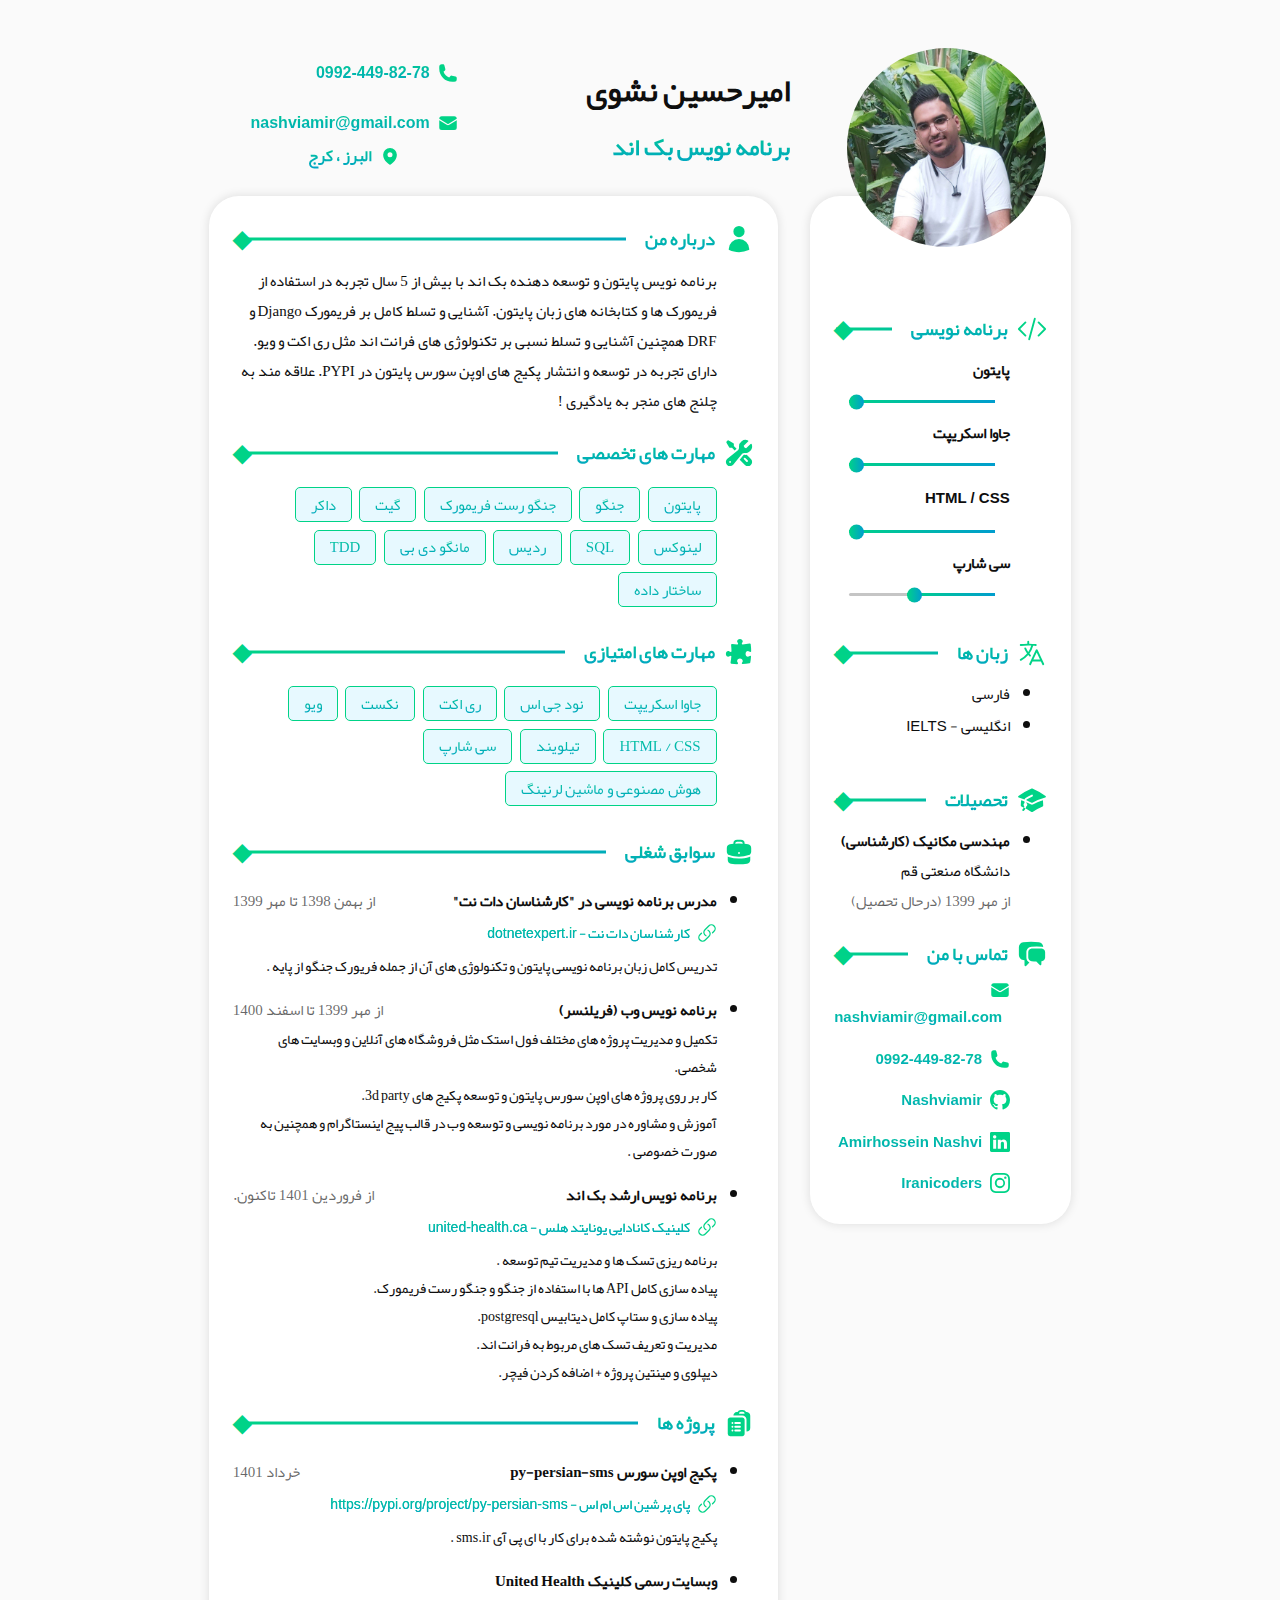
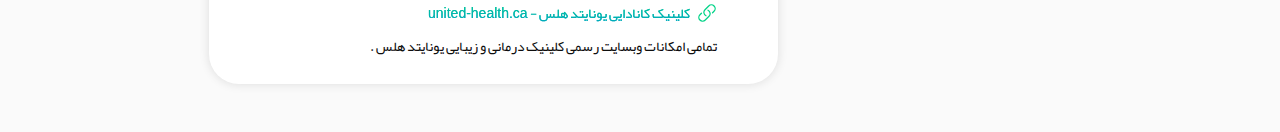
==== index.html @ c96bc96f "changes" ====
<!DOCTYPE html>
<html lang="en">
<head>
    <meta charset="UTF-8">
    <meta http-equiv="X-UA-Compatible" content="IE=edge">
    <meta name="viewport" content="width=device-width, initial-scale=1.0">
    <link rel="stylesheet" href="./theme.css">
    <link rel="stylesheet" href="./styles.css">
    <title>امیرحسین نشوی | برنامه نویس وب</title>
</head>
<body>
    <header>
        <div class="row flex-col flex-md-row">
            <div class="col-right d-flex content-center p-relative">
                <div class="aspect-1x1 w-80 pic-container">
                    <img class="profile-pic" src="./assets/profile.jpg"/>
                </div>
                
            </div>
            <div class="col-left">
                <div class="d-flex items-center">
                    <div class="col-100 col-md-50 py-1 text-center text-md-right">
                        <h1>امیرحسین نشوی</h1>
                        <h2 class="text-gradient">برنامه نویس بک اند</h2>
                    </div>
                    <div class="col-100 col-md-50 d-flex content-center py-1">
                        <div class="col-50">
                            <div class="d-flex items-center color-primary">
                                <svg xmlns="http://www.w3.org/2000/svg" viewBox="0 0 24 24" fill="currentColor" width="20px">
                                    <path fill-rule="evenodd" d="M1.5 4.5a3 3 0 013-3h1.372c.86 0 1.61.586 1.819 1.42l1.105 4.423a1.875 1.875 0 01-.694 1.955l-1.293.97c-.135.101-.164.249-.126.352a11.285 11.285 0 006.697 6.697c.103.038.25.009.352-.126l.97-1.293a1.875 1.875 0 011.955-.694l4.423 1.105c.834.209 1.42.959 1.42 1.82V19.5a3 3 0 01-3 3h-2.25C8.552 22.5 1.5 15.448 1.5 6.75V4.5z" clip-rule="evenodd" />
                                </svg> 
                                <a href="tel:09924498278" style="direction: ltr;" class="ms-1 font-en text-bold text-gradient">                          
                                    0992-449-82-78
                                </a>
                                 
                            </div>
                            <div class="d-flex items-center color-primary mt-2">
                                <svg xmlns="http://www.w3.org/2000/svg" viewBox="0 0 24 24" fill="currentColor" width="20px">
                                    <path d="M1.5 8.67v8.58a3 3 0 003 3h15a3 3 0 003-3V8.67l-8.928 5.493a3 3 0 01-3.144 0L1.5 8.67z" />
                                    <path d="M22.5 6.908V6.75a3 3 0 00-3-3h-15a3 3 0 00-3 3v.158l9.714 5.978a1.5 1.5 0 001.572 0L22.5 6.908z" />
                                  </svg>
                                  
                                  <a href="mailto:nashviamir@gmail.com" style="direction: ltr;" class="ms-1 font-en text-bold text-gradient">                             
                                    nashviamir@gmail.com
                                </a>
                            </div>
                        </div>
                        <div class="col-50">
                            <div class="d-flex items-center color-primary">
                                <svg xmlns="http://www.w3.org/2000/svg" viewBox="0 0 24 24" fill="currentColor" width="20px">
                                    <path fill-rule="evenodd" d="M11.54 22.351l.07.04.028.016a.76.76 0 00.723 0l.028-.015.071-.041a16.975 16.975 0 001.144-.742 19.58 19.58 0 002.683-2.282c1.944-1.99 3.963-4.98 3.963-8.827a8.25 8.25 0 00-16.5 0c0 3.846 2.02 6.837 3.963 8.827a19.58 19.58 0 002.682 2.282 16.975 16.975 0 001.145.742zM12 13.5a3 3 0 100-6 3 3 0 000 6z" clip-rule="evenodd" />
                                </svg>
                                <span style="direction: ltr;" class="ms-1 text-bold text-gradient">
                                    البرز ، کرج
                                </span>
                            </div>
                        </div>
                    </div>
                </div>
            </div>
            
        </div>
    </header>
    <main class="mt-2">
        <div class="row flex-col flex-md-row mt-lg-6">
            <div class="col-right order-2 order-md-1">
                <div class="card">
                    <div class="aspect-2x1 d-md">
                    </div>
                    <div class="right-content">
                        <h3 class="title mt-2">
                            <div class="bg-trans-text color-primary d-flex items-center">
                                <svg xmlns="http://www.w3.org/2000/svg" viewBox="0 0 24 24" fill="currentColor" width="30px">
                                    <path fill-rule="evenodd" d="M14.447 3.027a.75.75 0 01.527.92l-4.5 16.5a.75.75 0 01-1.448-.394l4.5-16.5a.75.75 0 01.921-.526zM16.72 6.22a.75.75 0 011.06 0l5.25 5.25a.75.75 0 010 1.06l-5.25 5.25a.75.75 0 11-1.06-1.06L21.44 12l-4.72-4.72a.75.75 0 010-1.06zm-9.44 0a.75.75 0 010 1.06L2.56 12l4.72 4.72a.75.75 0 11-1.06 1.06L.97 12.53a.75.75 0 010-1.06l5.25-5.25a.75.75 0 011.06 0z" clip-rule="evenodd" />
                                  </svg>
                                  
                                  
                                <span class="ms-1 text-gradient">
                                    برنامه نویسی
                                </span>
                            </div>
                        </h3>
                        <div class="section-body mt-1">
                            <h4>پایتون</h4>
                            <div class="range mt-2">
                                 <div class="indicator" style="width:100%"></div>
                            </div>
                            <h4 class="mt-2">جاوا اسکریپت</h4>
                            <div class="range mt-2">
                                 <div class="indicator" style="width:100%"></div>
                            </div>
                            <h4 class="mt-2 font-en">HTML / CSS</h4>
                            <div class="range mt-2">
                                 <div class="indicator" style="width:100%"></div>
                            </div>
                            <h4 class="mt-2">سی شارپ</h4>
                            <div class="range mt-2">
                                 <div class="indicator" style="width:60%"></div>
                            </div>
                        </div>
                        <h3 class="title mt-4">
                            <div class="bg-trans-text color-primary d-flex items-center">
                                <svg xmlns="http://www.w3.org/2000/svg" viewBox="0 0 24 24" fill="currentColor" width="30px">
                                    <path fillRule="evenodd" d="M9 2.25a.75.75 0 01.75.75v1.506a49.38 49.38 0 015.343.371.75.75 0 11-.186 1.489c-.66-.083-1.323-.151-1.99-.206a18.67 18.67 0 01-2.969 6.323c.317.384.65.753.998 1.107a.75.75 0 11-1.07 1.052A18.902 18.902 0 019 13.687a18.823 18.823 0 01-5.656 4.482.75.75 0 11-.688-1.333 17.323 17.323 0 005.396-4.353A18.72 18.72 0 015.89 8.598a.75.75 0 011.388-.568A17.21 17.21 0 009 11.224a17.17 17.17 0 002.391-5.165 48.038 48.038 0 00-8.298.307.75.75 0 01-.186-1.489 49.159 49.159 0 015.343-.371V3A.75.75 0 019 2.25zM15.75 9a.75.75 0 01.68.433l5.25 11.25a.75.75 0 01-1.36.634l-1.198-2.567h-6.744l-1.198 2.567a.75.75 0 01-1.36-.634l5.25-11.25A.75.75 0 0115.75 9zm-2.672 8.25h5.344l-2.672-5.726-2.672 5.726z" clipRule="evenodd" />
                                  </svg>
                                  
                                  
                                  
                                <span class="ms-1 text-gradient">
                                    زبان ها
                                </span>
                            </div>
                        </h3>
                        <div class="section-body mt-1">
                            <ul>
                                <li>فارسی</li>
                                <li>انگلیسی - <span class="font-en">IELTS</span></li>
                            </ul>
                        </div>
                        <h3 class="title mt-4">
                            <div class="bg-trans-text color-primary d-flex items-center">
                                <svg xmlns="http://www.w3.org/2000/svg" viewBox="0 0 24 24" fill="currentColor" width="30px">
                                    <path d="M11.7 2.805a.75.75 0 01.6 0A60.65 60.65 0 0122.83 8.72a.75.75 0 01-.231 1.337 49.949 49.949 0 00-9.902 3.912l-.003.002-.34.18a.75.75 0 01-.707 0A50.009 50.009 0 007.5 12.174v-.224c0-.131.067-.248.172-.311a54.614 54.614 0 014.653-2.52.75.75 0 00-.65-1.352 56.129 56.129 0 00-4.78 2.589 1.858 1.858 0 00-.859 1.228 49.803 49.803 0 00-4.634-1.527.75.75 0 01-.231-1.337A60.653 60.653 0 0111.7 2.805z" />
                                    <path d="M13.06 15.473a48.45 48.45 0 017.666-3.282c.134 1.414.22 2.843.255 4.285a.75.75 0 01-.46.71 47.878 47.878 0 00-8.105 4.342.75.75 0 01-.832 0 47.877 47.877 0 00-8.104-4.342.75.75 0 01-.461-.71c.035-1.442.121-2.87.255-4.286A48.4 48.4 0 016 13.18v1.27a1.5 1.5 0 00-.14 2.508c-.09.38-.222.753-.397 1.11.452.213.901.434 1.346.661a6.729 6.729 0 00.551-1.608 1.5 1.5 0 00.14-2.67v-.645a48.549 48.549 0 013.44 1.668 2.25 2.25 0 002.12 0z" />
                                    <path d="M4.462 19.462c.42-.419.753-.89 1-1.394.453.213.902.434 1.347.661a6.743 6.743 0 01-1.286 1.794.75.75 0 11-1.06-1.06z" />
                                  </svg>
                                  
                                  
                                  
                                  
                                <span class="ms-1 text-gradient">
                                    تحصیلات
                                </span>
                            </div>
                        </h3>
                        <div class="section-body mt-1">
                            <ul>
                                <li>
                                    <h4>مهندسی مکانیک (کارشناسی)</h4>
                                    <p>دانشگاه صنعتی قم</p>
                                    <p class="text-muted">از مهر 1399 (درحال تحصیل)</p>
                                </li>
                            </ul>
                        </div>

                        <h3 class="title mt-2">
                            <div class="bg-trans-text color-primary d-flex items-center">
                                <svg xmlns="http://www.w3.org/2000/svg" viewBox="0 0 24 24" fill="currentColor" width="30px">
                                    <path d="M4.913 2.658c2.075-.27 4.19-.408 6.337-.408 2.147 0 4.262.139 6.337.408 1.922.25 3.291 1.861 3.405 3.727a4.403 4.403 0 00-1.032-.211 50.89 50.89 0 00-8.42 0c-2.358.196-4.04 2.19-4.04 4.434v4.286a4.47 4.47 0 002.433 3.984L7.28 21.53A.75.75 0 016 21v-4.03a48.527 48.527 0 01-1.087-.128C2.905 16.58 1.5 14.833 1.5 12.862V6.638c0-1.97 1.405-3.718 3.413-3.979z" />
                                    <path d="M15.75 7.5c-1.376 0-2.739.057-4.086.169C10.124 7.797 9 9.103 9 10.609v4.285c0 1.507 1.128 2.814 2.67 2.94 1.243.102 2.5.157 3.768.165l2.782 2.781a.75.75 0 001.28-.53v-2.39l.33-.026c1.542-.125 2.67-1.433 2.67-2.94v-4.286c0-1.505-1.125-2.811-2.664-2.94A49.392 49.392 0 0015.75 7.5z" />
                                  </svg>
                                  
                                <span class="ms-1 text-gradient">
                                    تماس با من
                                </span>
                            </div>
                        </h3>
                        <div class="section-body">
                            <div class="d-flex items-center color-primary mt-1">
                                <svg xmlns="http://www.w3.org/2000/svg" viewBox="0 0 24 24" fill="currentColor" width="20px">
                                    <path d="M1.5 8.67v8.58a3 3 0 003 3h15a3 3 0 003-3V8.67l-8.928 5.493a3 3 0 01-3.144 0L1.5 8.67z" />
                                    <path d="M22.5 6.908V6.75a3 3 0 00-3-3h-15a3 3 0 00-3 3v.158l9.714 5.978a1.5 1.5 0 001.572 0L22.5 6.908z" />
                                  </svg>
                                  
                                <a href="mailto:nashviamir@gmail.com" style="direction: ltr;" class="ms-1 font-en text-bold text-gradient">                             
                                    nashviamir@gmail.com
                                </a>
                            </div>
                            <div class="d-flex items-center color-primary mt-1 ">
                                <svg xmlns="http://www.w3.org/2000/svg" viewBox="0 0 24 24" fill="currentColor" width="20px">
                                    <path fill-rule="evenodd" d="M1.5 4.5a3 3 0 013-3h1.372c.86 0 1.61.586 1.819 1.42l1.105 4.423a1.875 1.875 0 01-.694 1.955l-1.293.97c-.135.101-.164.249-.126.352a11.285 11.285 0 006.697 6.697c.103.038.25.009.352-.126l.97-1.293a1.875 1.875 0 011.955-.694l4.423 1.105c.834.209 1.42.959 1.42 1.82V19.5a3 3 0 01-3 3h-2.25C8.552 22.5 1.5 15.448 1.5 6.75V4.5z" clip-rule="evenodd" />
                                </svg> 
                                <a href="tel:09924498278" style="direction: ltr;" class="ms-1 font-en text-bold text-gradient">                          
                                    0992-449-82-78
                                </a>
                            </div>
                            <div class="d-flex items-center color-primary mt-1 ">
                                <svg aria-hidden="true" class="octicon octicon-mark-github" height="20px" version="1.1" viewBox="0 0 16 16" width="20px"><path fill="currentColor" d="M8 0C3.58 0 0 3.58 0 8c0 3.54 2.29 6.53 5.47 7.59.4.07.55-.17.55-.38 0-.19-.01-.82-.01-1.49-2.01.37-2.53-.49-2.69-.94-.09-.23-.48-.94-.82-1.13-.28-.15-.68-.52-.01-.53.63-.01 1.08.58 1.23.82.72 1.21 1.87.87 2.33.66.07-.52.28-.87.51-1.07-1.78-.2-3.64-.89-3.64-3.95 0-.87.31-1.59.82-2.15-.08-.2-.36-1.02.08-2.12 0 0 .67-.21 2.2.82.64-.18 1.32-.27 2-.27.68 0 1.36.09 2 .27 1.53-1.04 2.2-.82 2.2-.82.44 1.1.16 1.92.08 2.12.51.56.82 1.27.82 2.15 0 3.07-1.87 3.75-3.65 3.95.29.25.54.73.54 1.48 0 1.07-.01 1.93-.01 2.2 0 .21.15.46.55.38A8.013 8.013 0 0 0 16 8c0-4.42-3.58-8-8-8z"></path>
                                </svg>
                                <a href="https://github.com/nashviamir" target="_blank" style="direction: ltr;" class="ms-1 font-en text-bold text-gradient">                          
                                    Nashviamir
                                </a>
                            </div>
                            <div class="d-flex items-center color-primary mt-1 ">
                                <svg xmlns="http://www.w3.org/2000/svg" width="20px" height="20px" fill="currentColor" class="bi bi-linkedin" viewBox="0 0 16 16"> <path d="M0 1.146C0 .513.526 0 1.175 0h13.65C15.474 0 16 .513 16 1.146v13.708c0 .633-.526 1.146-1.175 1.146H1.175C.526 16 0 15.487 0 14.854V1.146zm4.943 12.248V6.169H2.542v7.225h2.401zm-1.2-8.212c.837 0 1.358-.554 1.358-1.248-.015-.709-.52-1.248-1.342-1.248-.822 0-1.359.54-1.359 1.248 0 .694.521 1.248 1.327 1.248h.016zm4.908 8.212V9.359c0-.216.016-.432.08-.586.173-.431.568-.878 1.232-.878.869 0 1.216.662 1.216 1.634v3.865h2.401V9.25c0-2.22-1.184-3.252-2.764-3.252-1.274 0-1.845.7-2.165 1.193v.025h-.016a5.54 5.54 0 0 1 .016-.025V6.169h-2.4c.03.678 0 7.225 0 7.225h2.4z"/> </svg>
                                <a href="https://www.linkedin.com/in/amirhossein-nashvi-7405b522a/" target="_blank" style="direction: ltr;" class="ms-1 font-en text-bold text-gradient">                          
                                    Amirhossein Nashvi
                                </a>
                            </div>
                            <div class="d-flex items-center color-primary mt-1 ">
                                <svg xmlns="http://www.w3.org/2000/svg" width="20px" height="20px" fill="currentColor" class="bi bi-instagram" viewBox="0 0 16 16"> <path d="M8 0C5.829 0 5.556.01 4.703.048 3.85.088 3.269.222 2.76.42a3.917 3.917 0 0 0-1.417.923A3.927 3.927 0 0 0 .42 2.76C.222 3.268.087 3.85.048 4.7.01 5.555 0 5.827 0 8.001c0 2.172.01 2.444.048 3.297.04.852.174 1.433.372 1.942.205.526.478.972.923 1.417.444.445.89.719 1.416.923.51.198 1.09.333 1.942.372C5.555 15.99 5.827 16 8 16s2.444-.01 3.298-.048c.851-.04 1.434-.174 1.943-.372a3.916 3.916 0 0 0 1.416-.923c.445-.445.718-.891.923-1.417.197-.509.332-1.09.372-1.942C15.99 10.445 16 10.173 16 8s-.01-2.445-.048-3.299c-.04-.851-.175-1.433-.372-1.941a3.926 3.926 0 0 0-.923-1.417A3.911 3.911 0 0 0 13.24.42c-.51-.198-1.092-.333-1.943-.372C10.443.01 10.172 0 7.998 0h.003zm-.717 1.442h.718c2.136 0 2.389.007 3.232.046.78.035 1.204.166 1.486.275.373.145.64.319.92.599.28.28.453.546.598.92.11.281.24.705.275 1.485.039.843.047 1.096.047 3.231s-.008 2.389-.047 3.232c-.035.78-.166 1.203-.275 1.485a2.47 2.47 0 0 1-.599.919c-.28.28-.546.453-.92.598-.28.11-.704.24-1.485.276-.843.038-1.096.047-3.232.047s-2.39-.009-3.233-.047c-.78-.036-1.203-.166-1.485-.276a2.478 2.478 0 0 1-.92-.598 2.48 2.48 0 0 1-.6-.92c-.109-.281-.24-.705-.275-1.485-.038-.843-.046-1.096-.046-3.233 0-2.136.008-2.388.046-3.231.036-.78.166-1.204.276-1.486.145-.373.319-.64.599-.92.28-.28.546-.453.92-.598.282-.11.705-.24 1.485-.276.738-.034 1.024-.044 2.515-.045v.002zm4.988 1.328a.96.96 0 1 0 0 1.92.96.96 0 0 0 0-1.92zm-4.27 1.122a4.109 4.109 0 1 0 0 8.217 4.109 4.109 0 0 0 0-8.217zm0 1.441a2.667 2.667 0 1 1 0 5.334 2.667 2.667 0 0 1 0-5.334z"/> </svg>
                                <a href="https://www.instagram.com/iranicoders/" target="_blank" style="direction: ltr;" class="ms-1 font-en text-bold text-gradient">                          
                                    Iranicoders
                                </a>
                            </div>
                        </div>
                        
                    </div>
                    
                </div>
            </div>
            <div class="col-left order-1 order-md-2">
                <div class="card">
                    <div class="right-content">
                        <h3 class="title">
                            <div class="bg-trans-text color-primary d-flex items-center">
                                <svg xmlns="http://www.w3.org/2000/svg" viewBox="0 0 24 24" fill="currentColor" width="30px">
                                    <path fill-rule="evenodd" d="M7.5 6a4.5 4.5 0 119 0 4.5 4.5 0 01-9 0zM3.751 20.105a8.25 8.25 0 0116.498 0 .75.75 0 01-.437.695A18.683 18.683 0 0112 22.5c-2.786 0-5.433-.608-7.812-1.7a.75.75 0 01-.437-.695z" clip-rule="evenodd" />
                                </svg>
                                <span class="ms-1 text-gradient">
                                    درباره من
                                </span>
                            </div>
                        </h3>
                        <div class="section-body">
                            <p class="mt-1">
                                برنامه نویس پایتون و توسعه دهنده بک اند با بیش از 5 سال تجربه در استفاده از فریمورک ها و کتابخانه های زبان پایتون. آشنایی و تسلط کامل بر فریمورک Django و DRF همچنین آشنایی و تسلط نسبی بر تکنولوژی های فرانت اند مثل ری اکت و ویو.
                                <br>
                                دارای تجربه در توسعه و انتشار پکیج های اوپن سورس پایتون در PYPI.
                                
                                علاقه مند به چلنج های منجر به یادگیری !
                            </p>
                        </div>

                        <h3 class="title mt-2">
                            <div class="bg-trans-text color-primary d-flex items-center">
                                <svg xmlns="http://www.w3.org/2000/svg" viewBox="0 0 24 24" fill="currentColor" width="30px">
                                    <path fill-rule="evenodd" d="M12 6.75a5.25 5.25 0 016.775-5.025.75.75 0 01.313 1.248l-3.32 3.319c.063.475.276.934.641 1.299.365.365.824.578 1.3.64l3.318-3.319a.75.75 0 011.248.313 5.25 5.25 0 01-5.472 6.756c-1.018-.086-1.87.1-2.309.634L7.344 21.3A3.298 3.298 0 112.7 16.657l8.684-7.151c.533-.44.72-1.291.634-2.309A5.342 5.342 0 0112 6.75zM4.117 19.125a.75.75 0 01.75-.75h.008a.75.75 0 01.75.75v.008a.75.75 0 01-.75.75h-.008a.75.75 0 01-.75-.75v-.008z" clip-rule="evenodd" />
                                    <path d="M10.076 8.64l-2.201-2.2V4.874a.75.75 0 00-.364-.643l-3.75-2.25a.75.75 0 00-.916.113l-.75.75a.75.75 0 00-.113.916l2.25 3.75a.75.75 0 00.643.364h1.564l2.062 2.062 1.575-1.297z" />
                                    <path fill-rule="evenodd" d="M12.556 17.329l4.183 4.182a3.375 3.375 0 004.773-4.773l-3.306-3.305a6.803 6.803 0 01-1.53.043c-.394-.034-.682-.006-.867.042a.589.589 0 00-.167.063l-3.086 3.748zm3.414-1.36a.75.75 0 011.06 0l1.875 1.876a.75.75 0 11-1.06 1.06L15.97 17.03a.75.75 0 010-1.06z" clip-rule="evenodd" />
                                  </svg>
                                  
                                <span class="ms-1 text-gradient">
                                    مهارت های تخصصی
                                </span>
                            </div>
                        </h3>
                        <div class="section-body">
                            <div class="d-flex mt-2">
                                <span class="badge">
                                    <span class="text-gradient">
                                        پایتون
                                    </span>
                                </span>
                                <span class="badge">
                                    <span class="text-gradient">
                                        جنگو
                                    </span>
                                </span>
                                <span class="badge">
                                    <span class="text-gradient">
                                        جنگو رست فریمورک
                                    </span>
                                </span>
                                <span class="badge">
                                    <span class="text-gradient">
                                        گیت
                                    </span>
                                </span>
                                <span class="badge">
                                    <span class="text-gradient">
                                        داکر
                                    </span>
                                </span>
                                <span class="badge">
                                    <span class="text-gradient">
                                        لینوکس
                                    </span>
                                </span>
                                <span class="badge">
                                    <span class="text-gradient">
                                        SQL
                                    </span>
                                </span>
                                <span class="badge">
                                    <span class="text-gradient">
                                        ردیس
                                    </span>
                                </span>
                                <span class="badge">
                                    <span class="text-gradient">
                                        مانگو دی بی
                                    </span>
                                </span>
                                <span class="badge">
                                    <span class="text-gradient">
                                        TDD
                                    </span>
                                </span>
                                <span class="badge">
                                    <span class="text-gradient">
                                        ساختار داده
                                    </span>
                                </span>
                                
                            </div>
                        </div>
                        
                        <h3 class="title mt-2">
                            <div class="bg-trans-text color-primary d-flex items-center">
                                <svg xmlns="http://www.w3.org/2000/svg" viewBox="0 0 24 24" fill="currentColor" width="30px">
                                    <path d="M11.25 5.337c0-.355-.186-.676-.401-.959a1.647 1.647 0 01-.349-1.003c0-1.036 1.007-1.875 2.25-1.875S15 2.34 15 3.375c0 .369-.128.713-.349 1.003-.215.283-.401.604-.401.959 0 .332.278.598.61.578 1.91-.114 3.79-.342 5.632-.676a.75.75 0 01.878.645 49.17 49.17 0 01.376 5.452.657.657 0 01-.66.664c-.354 0-.675-.186-.958-.401a1.647 1.647 0 00-1.003-.349c-1.035 0-1.875 1.007-1.875 2.25s.84 2.25 1.875 2.25c.369 0 .713-.128 1.003-.349.283-.215.604-.401.959-.401.31 0 .557.262.534.571a48.774 48.774 0 01-.595 4.845.75.75 0 01-.61.61c-1.82.317-3.673.533-5.555.642a.58.58 0 01-.611-.581c0-.355.186-.676.401-.959.221-.29.349-.634.349-1.003 0-1.035-1.007-1.875-2.25-1.875s-2.25.84-2.25 1.875c0 .369.128.713.349 1.003.215.283.401.604.401.959a.641.641 0 01-.658.643 49.118 49.118 0 01-4.708-.36.75.75 0 01-.645-.878c.293-1.614.504-3.257.629-4.924A.53.53 0 005.337 15c-.355 0-.676.186-.959.401-.29.221-.634.349-1.003.349-1.036 0-1.875-1.007-1.875-2.25s.84-2.25 1.875-2.25c.369 0 .713.128 1.003.349.283.215.604.401.959.401a.656.656 0 00.659-.663 47.703 47.703 0 00-.31-4.82.75.75 0 01.83-.832c1.343.155 2.703.254 4.077.294a.64.64 0 00.657-.642z" />
                                  </svg>
                                  

                                  
                                <span class="ms-1 text-gradient">
                                    مهارت های امتیازی
                                </span>
                            </div>
                        </h3>
                        <div class="section-body">
                            <div class="d-flex mt-2">
                                <span class="badge">
                                    <span class="text-gradient">
                                        جاوا اسکریپت
                                    </span>
                                </span>
                                <span class="badge">
                                    <span class="text-gradient">
                                        نود جی اس
                                    </span>
                                </span>
                                <span class="badge">
                                    <span class="text-gradient">
                                        ری اکت
                                    </span>
                                </span>
                                <span class="badge">
                                    <span class="text-gradient">
                                        نکست
                                    </span>
                                </span>
                                <span class="badge">
                                    <span class="text-gradient">
                                        ویو
                                    </span>
                                </span>
                                <span class="badge">
                                    <span class="text-gradient">
                                        HTML / CSS
                                    </span>
                                </span>
                                <span class="badge">
                                    <span class="text-gradient">
                                        تیلویند
                                    </span>
                                </span>
                                <span class="badge">
                                    <span class="text-gradient">
                                        سی شارپ
                                    </span>
                                </span>
                                
                                <span class="badge">
                                    <span class="text-gradient">
                                        هوش مصنوعی و ماشین لرنینگ
                                    </span>
                                </span>
                            </div>
                        </div>

                        <h3 class="title mt-2">
                            <div class="bg-trans-text color-primary d-flex items-center">
                                <svg xmlns="http://www.w3.org/2000/svg" viewBox="0 0 24 24" fill="currentColor" width="30px">
                                    <path fill-rule="evenodd" d="M7.5 5.25a3 3 0 013-3h3a3 3 0 013 3v.205c.933.085 1.857.197 2.774.334 1.454.218 2.476 1.483 2.476 2.917v3.033c0 1.211-.734 2.352-1.936 2.752A24.726 24.726 0 0112 15.75c-2.73 0-5.357-.442-7.814-1.259-1.202-.4-1.936-1.541-1.936-2.752V8.706c0-1.434 1.022-2.7 2.476-2.917A48.814 48.814 0 017.5 5.455V5.25zm7.5 0v.09a49.488 49.488 0 00-6 0v-.09a1.5 1.5 0 011.5-1.5h3a1.5 1.5 0 011.5 1.5zm-3 8.25a.75.75 0 100-1.5.75.75 0 000 1.5z" clip-rule="evenodd" />
                                    <path d="M3 18.4v-2.796a4.3 4.3 0 00.713.31A26.226 26.226 0 0012 17.25c2.892 0 5.68-.468 8.287-1.335.252-.084.49-.189.713-.311V18.4c0 1.452-1.047 2.728-2.523 2.923-2.12.282-4.282.427-6.477.427a49.19 49.19 0 01-6.477-.427C4.047 21.128 3 19.852 3 18.4z" />
                                  </svg>
                                  
                                <span class="ms-1 text-gradient">
                                    سوابق شغلی
                                </span>
                            </div>
                        </h3>
                        <div class="section-body">
                            <ul>
                                <li class="mt-2">
                                    <div class="d-flex content-space-between">
                                        <h4>مدرس برنامه نویسی در "کارشناسان دات نت"</h4>
                                        <p class="text-muted">از بهمن 1398 تا مهر 1399</p>
                                    </div>
                                    
                                    <div class="font-small">
                                        <div class="d-inline">
                                            <a href="https://dotnetexpert.ir" target="_blank" class="color-primary d-flex items-center">
                                                <svg xmlns="http://www.w3.org/2000/svg" viewBox="0 0 24 24" fill="currentColor" width="20px">
                                                    <path fill-rule="evenodd" d="M19.902 4.098a3.75 3.75 0 00-5.304 0l-4.5 4.5a3.75 3.75 0 001.035 6.037.75.75 0 01-.646 1.353 5.25 5.25 0 01-1.449-8.45l4.5-4.5a5.25 5.25 0 117.424 7.424l-1.757 1.757a.75.75 0 11-1.06-1.06l1.757-1.757a3.75 3.75 0 000-5.304zm-7.389 4.267a.75.75 0 011-.353 5.25 5.25 0 011.449 8.45l-4.5 4.5a5.25 5.25 0 11-7.424-7.424l1.757-1.757a.75.75 0 111.06 1.06l-1.757 1.757a3.75 3.75 0 105.304 5.304l4.5-4.5a3.75 3.75 0 00-1.035-6.037.75.75 0 01-.354-1z" clip-rule="evenodd" />
                                                </svg>
                                                <span class="text-gradient ms-1">
                                                    کارشناسان دات نت - <span class="font-en">dotnetexpert.ir</span>
                                                </span>
                                            </a>
                                        </div>
                                        <p>
                                            تدریس کامل زبان برنامه نویسی پایتون و تکنولوژی های آن از جمله فریورک جنگو از پایه .
                                        </p>
                                        
                                    </div>
                                </li>
                                <li class="mt-2">
                                    <div class="d-flex content-space-between">
                                        <h4>برنامه نویس وب (فریلنسر)</h4>
                                        <p class="text-muted">از مهر 1399 تا اسفند 1400</p>
                                    </div>
                                    
                                    <div class="font-small">
                                        <p>
                                            تکمیل و مدیریت پروژه های مختلف فول استک مثل فروشگاه های آنلاین و وبسایت های شخصی.
                                            <br>
                                            کار بر روی پروژه های اوپن سورس پایتون و توسعه پکیج های 3d party.
                                            <br>
                                            آموزش و مشاوره در مورد برنامه نویسی و توسعه وب در قالب پیج اینستاگرام و همچنین به صورت خصوصی .
                                        </p>
                                        
                                    </div>
                                </li>
                                <li class="mt-2">
                                    <div class="d-flex content-space-between">
                                        <h4>برنامه نویس ارشد بک اند</h4>
                                        <p class="text-muted">از فروردین 1401 تاکنون.</p>
                                    </div>
                                    
                                    <div class="font-small">
                                        <div class="d-inline">
                                            <a href="https://united-health.ca" target="_blank" class="color-primary d-flex items-center">
                                                <svg xmlns="http://www.w3.org/2000/svg" viewBox="0 0 24 24" fill="currentColor" width="20px">
                                                    <path fill-rule="evenodd" d="M19.902 4.098a3.75 3.75 0 00-5.304 0l-4.5 4.5a3.75 3.75 0 001.035 6.037.75.75 0 01-.646 1.353 5.25 5.25 0 01-1.449-8.45l4.5-4.5a5.25 5.25 0 117.424 7.424l-1.757 1.757a.75.75 0 11-1.06-1.06l1.757-1.757a3.75 3.75 0 000-5.304zm-7.389 4.267a.75.75 0 011-.353 5.25 5.25 0 011.449 8.45l-4.5 4.5a5.25 5.25 0 11-7.424-7.424l1.757-1.757a.75.75 0 111.06 1.06l-1.757 1.757a3.75 3.75 0 105.304 5.304l4.5-4.5a3.75 3.75 0 00-1.035-6.037.75.75 0 01-.354-1z" clip-rule="evenodd" />
                                                </svg>
                                                <span class="text-gradient ms-1">
                                                    کلینیک کانادایی یونایتد هلس - <span class="font-en">united-health.ca</span>
                                                </span>
                                            </a>
                                        </div>
                                        <p>
                                            برنامه ریزی تسک ها و مدیریت تیم توسعه .
                                            <br>
                                            پیاده سازی کامل API ها با استفاده از جنگو و جنگو رست فریمورک.
                                            <br>
                                            پیاده سازی و ستاپ کامل دیتابیس postgresql.
                                            <br>
                                            مدیریت و تعریف تسک های مربوط به فرانت اند.
                                            <br>
                                            دیپلوی و مینتین پروژه + اضافه کردن فیچر.
                                        </p>
                                        
                                    </div>
                                </li>
                         
                            </ul>
                        </div>
                        <h3 class="title mt-2">
                            <div class="bg-trans-text color-primary d-flex items-center">
                                <svg xmlns="http://www.w3.org/2000/svg" viewBox="0 0 24 24" fill="currentColor" width="30px">
                                    <path fill-rule="evenodd" d="M7.502 6h7.128A3.375 3.375 0 0118 9.375v9.375a3 3 0 003-3V6.108c0-1.505-1.125-2.811-2.664-2.94a48.972 48.972 0 00-.673-.05A3 3 0 0015 1.5h-1.5a3 3 0 00-2.663 1.618c-.225.015-.45.032-.673.05C8.662 3.295 7.554 4.542 7.502 6zM13.5 3A1.5 1.5 0 0012 4.5h4.5A1.5 1.5 0 0015 3h-1.5z" clip-rule="evenodd" />
                                    <path fill-rule="evenodd" d="M3 9.375C3 8.339 3.84 7.5 4.875 7.5h9.75c1.036 0 1.875.84 1.875 1.875v11.25c0 1.035-.84 1.875-1.875 1.875h-9.75A1.875 1.875 0 013 20.625V9.375zM6 12a.75.75 0 01.75-.75h.008a.75.75 0 01.75.75v.008a.75.75 0 01-.75.75H6.75a.75.75 0 01-.75-.75V12zm2.25 0a.75.75 0 01.75-.75h3.75a.75.75 0 010 1.5H9a.75.75 0 01-.75-.75zM6 15a.75.75 0 01.75-.75h.008a.75.75 0 01.75.75v.008a.75.75 0 01-.75.75H6.75a.75.75 0 01-.75-.75V15zm2.25 0a.75.75 0 01.75-.75h3.75a.75.75 0 010 1.5H9a.75.75 0 01-.75-.75zM6 18a.75.75 0 01.75-.75h.008a.75.75 0 01.75.75v.008a.75.75 0 01-.75.75H6.75a.75.75 0 01-.75-.75V18zm2.25 0a.75.75 0 01.75-.75h3.75a.75.75 0 010 1.5H9a.75.75 0 01-.75-.75z" clip-rule="evenodd" />
                                  </svg>
                                  
                                  
                                <span class="ms-1 text-gradient">
                                    پروژه ها
                                </span>
                            </div>
                        </h3>
                        <div class="section-body">
                            <ul>
                                <li class="mt-2">
                                    <div class="d-flex content-space-between">
                                        <h4>پکیج اوپن سورس py-persian-sms</h4>
                                        <p class="text-muted">خرداد 1401</p>
                                    </div>
                                    
                                    <div class="font-small">
                                        <div class="d-inline">
                                            <a href="https://pypi.org/project/py-persian-sms/" target="_blank" class="color-primary d-flex items-center">
                                                <svg xmlns="http://www.w3.org/2000/svg" viewBox="0 0 24 24" fill="currentColor" width="20px">
                                                    <path fill-rule="evenodd" d="M19.902 4.098a3.75 3.75 0 00-5.304 0l-4.5 4.5a3.75 3.75 0 001.035 6.037.75.75 0 01-.646 1.353 5.25 5.25 0 01-1.449-8.45l4.5-4.5a5.25 5.25 0 117.424 7.424l-1.757 1.757a.75.75 0 11-1.06-1.06l1.757-1.757a3.75 3.75 0 000-5.304zm-7.389 4.267a.75.75 0 011-.353 5.25 5.25 0 011.449 8.45l-4.5 4.5a5.25 5.25 0 11-7.424-7.424l1.757-1.757a.75.75 0 111.06 1.06l-1.757 1.757a3.75 3.75 0 105.304 5.304l4.5-4.5a3.75 3.75 0 00-1.035-6.037.75.75 0 01-.354-1z" clip-rule="evenodd" />
                                                </svg>
                                                <span class="text-gradient ms-1">
                                                    پای پرشین اس ام اس - <span class="font-en">https://pypi.org/project/py-persian-sms</span>
                                                </span>
                                            </a>
                                        </div>
                                        <p>
                                            پکیج پایتون نوشته شده برای کار با ای پی آی sms.ir .
                                        </p>
                                        
                                    </div>
                                </li>
                                <li class="mt-2">
                                    <div class="d-flex content-space-between">
                                        <h4>وبسایت رسمی کلینیک United Health</h4>
                                    </div>
                                    
                                    <div class="font-small">
                                        <div class="d-inline">
                                            <a href="https://united-health.ca" target="_blank" class="color-primary d-flex items-center">
                                                <svg xmlns="http://www.w3.org/2000/svg" viewBox="0 0 24 24" fill="currentColor" width="20px">
                                                    <path fill-rule="evenodd" d="M19.902 4.098a3.75 3.75 0 00-5.304 0l-4.5 4.5a3.75 3.75 0 001.035 6.037.75.75 0 01-.646 1.353 5.25 5.25 0 01-1.449-8.45l4.5-4.5a5.25 5.25 0 117.424 7.424l-1.757 1.757a.75.75 0 11-1.06-1.06l1.757-1.757a3.75 3.75 0 000-5.304zm-7.389 4.267a.75.75 0 011-.353 5.25 5.25 0 011.449 8.45l-4.5 4.5a5.25 5.25 0 11-7.424-7.424l1.757-1.757a.75.75 0 111.06 1.06l-1.757 1.757a3.75 3.75 0 105.304 5.304l4.5-4.5a3.75 3.75 0 00-1.035-6.037.75.75 0 01-.354-1z" clip-rule="evenodd" />
                                                </svg>
                                                <span class="text-gradient ms-1">
                                                    کلینیک کانادایی یونایتد هلس - <span class="font-en">united-health.ca</span>
                                                </span>
                                            </a>
                                        </div>
                                        <p>
                                            تمامی امکانات وبسایت رسمی کلینیک درمانی و زیبایی یونایتد هلس .
                                        </p>
                                        
                                    </div>
                                </li>
                         
                            </ul>
                        </div>
                    </div>
                    
                </div>
            </div>
        </div>
    </main>
    <script type="text/javascript" src="index.js"></script>
</body>
</html>
---- theme.css ----
:root{
    --card-color: #ffffff;
    --bg-color: #fafafa;
    --primary-color: #009DCE;
    --secondary-color: #00D387;
    --light-color: #E7F9FF;
    --dark-color: #0E0E0E;
    --gradient: linear-gradient(to bottom, var(--secondary-color), var(--primary-color));
    --horizontal-gradient: linear-gradient(to right, var(--secondary-color), var(--primary-color));
}
---- styles.css ----
* {
    padding: 0;
    margin: 0;
    box-sizing: border-box;
}

@font-face {
    font-family: yekan;
    src: url(./assets/fonts/Yekan.woff) format("woff"),
        url(./assets/fonts/Yekan.woff2) format("woff2");
  }

body{
    direction: rtl;
    font-family: yekan;
    padding: 3em 1.5em;
    background-color: var(--bg-color);
    color: var(--dark-color);
}

.p-relative {
    position: relative;
}
.profile-pic {
    width: 100%;
    height: 100%;
    margin: 0 auto;
    border-radius: 100%;
    object-fit: cover;
    
}

.py-1{
    padding-block: 0.5em;
}

.ms-1 {
    margin-right: 0.5em;
}

.mt-1 {
    margin-top: 0.5em;
}

.mt-2 {
    margin-top: 1em;
}

.px-1 {
    padding-right: 0.5em;
    padding-left: 0.5em;
}

.mt-4 {
    margin-top: 2em;
}

.w-80 {
    width: 80%;
}

.content-center {
    justify-content: center;
}

.items-center {
    align-items: center;
}

.text-gradient {
    background: var(--gradient);
    -webkit-background-clip: text;
    color: transparent;

}
.color-primary {
    color: var(--secondary-color);
}

.card {
    background-color: var(--card-color);
    border-radius: 30px;
    padding: 1.5em;
    box-shadow: 0px 0px 10px 1px rgba(0, 0, 0, 0.1);

}

.text-center {
    text-align: center;
}

.aspect-1x1 {
    aspect-ratio: 1;
}
.aspect-2x1 {
    aspect-ratio: 3/1;
}

.col-100 {
    flex-basis: 100%;
}

.d-flex {
    display: flex;
    flex-wrap: wrap;
}

.d-md {
    display:none;
}

.title {
    position: relative;
}

.bg-trans-text{
    background-color: var(--card-color);
    position: relative;
    width: max-content;
    padding: 0 0 0 1em;
    z-index: 2;
}

.text-bold {
    font-weight: 600;
}

.font-en {
    font-family: Arial, Helvetica, sans-serif;
    line-height: 34px;
}

.title::before {
    content: "";
    width: 99%;
    height: 3px;
    background: var(--horizontal-gradient);
    position: absolute;
    top: 50%;
    transform: translateY(-50%);
    z-index: 1;
}

.title::after {
    content: "◆";
    font-size: 24px;
    color: var(--secondary-color);
    position: absolute;
    left: 0;
    top: 50%;
    line-height: 1;
    
    transform: translateY(-50%);
    
}

.text-dark {
    color: var(--dark-color)
}

.section-body {
    margin-right: calc(30px + 0.5em);
    font-size: 15px;
}

.badge {
    background-color: var(--light-color);
    border-radius: 5px;
    padding: 0.1em 1em;
    border: solid 1px var(--secondary-color);
    margin-left: 0.5em;
    margin-bottom: 0.5em;
}

.font-small {
    font-size: 14px;
}

a {
    text-decoration: none;
    background: var(--gradient);
    -webkit-background-clip: text;
    color: transparent;
}

.text-muted {
    color: rgba(0, 0, 0, 0.6);
}

.content-space-between {
    justify-content: space-between;
}


.range {
    height: 3px;
    border-radius: 2px;
    background-color: #c5c5c5;
    margin-right: 1em;
    margin-left: 1em;
}

.indicator {
    height:3px;
    background: var(--horizontal-gradient);
    position: relative;
}

.indicator::after {
    content: "";
    width: 15px;
    height: 15px;
    background: var(--horizontal-gradient);
    position: absolute;
    left:0;
    top: 50%;
    transform: translateY(-50%);
    border-radius: 100%;
}


.order-1 {
    order: 1;
}

.order-2 {
    order: 2
}

.d-inline {
    display: inline-block;
}

.flex-col {
    flex-direction: column;
}

.row {
    display: flex;
    gap: 2em;
}

@media (min-width: 640px){
    header, main {
        width: 70%;
        margin: 0 auto;
    }

    .flex-md-row {
        flex-direction: row;
    }

    .order-md-1 {
        order: 1 ;
    }
    
    .order-md-2 {
        order: 2
    }
    

    .text-md-right {
        text-align: right;
    }

    .col-md-50 {
        flex-basis: 50%;
    }

    .d-md {
        display: block;
    }
    .row {
        display: flex;
        gap: 2em;
    }
    .pic-container {
        position: absolute
    }


    .col-right {
        flex-basis: 30%;
        
    }
    .col-left {
        flex-basis: 70%;
    }
}

@media (min-width: 1600px){
    .mt-lg-6 {
        margin-top: 3em;
    }
}

@media print {
    header, main {
        width: 90% !important;
        margin: 0 auto;
    }

    .text-gradient {
        background: none;
        color: var(--secondary-color)
    
    }

    a {
        background: none;
    }
}
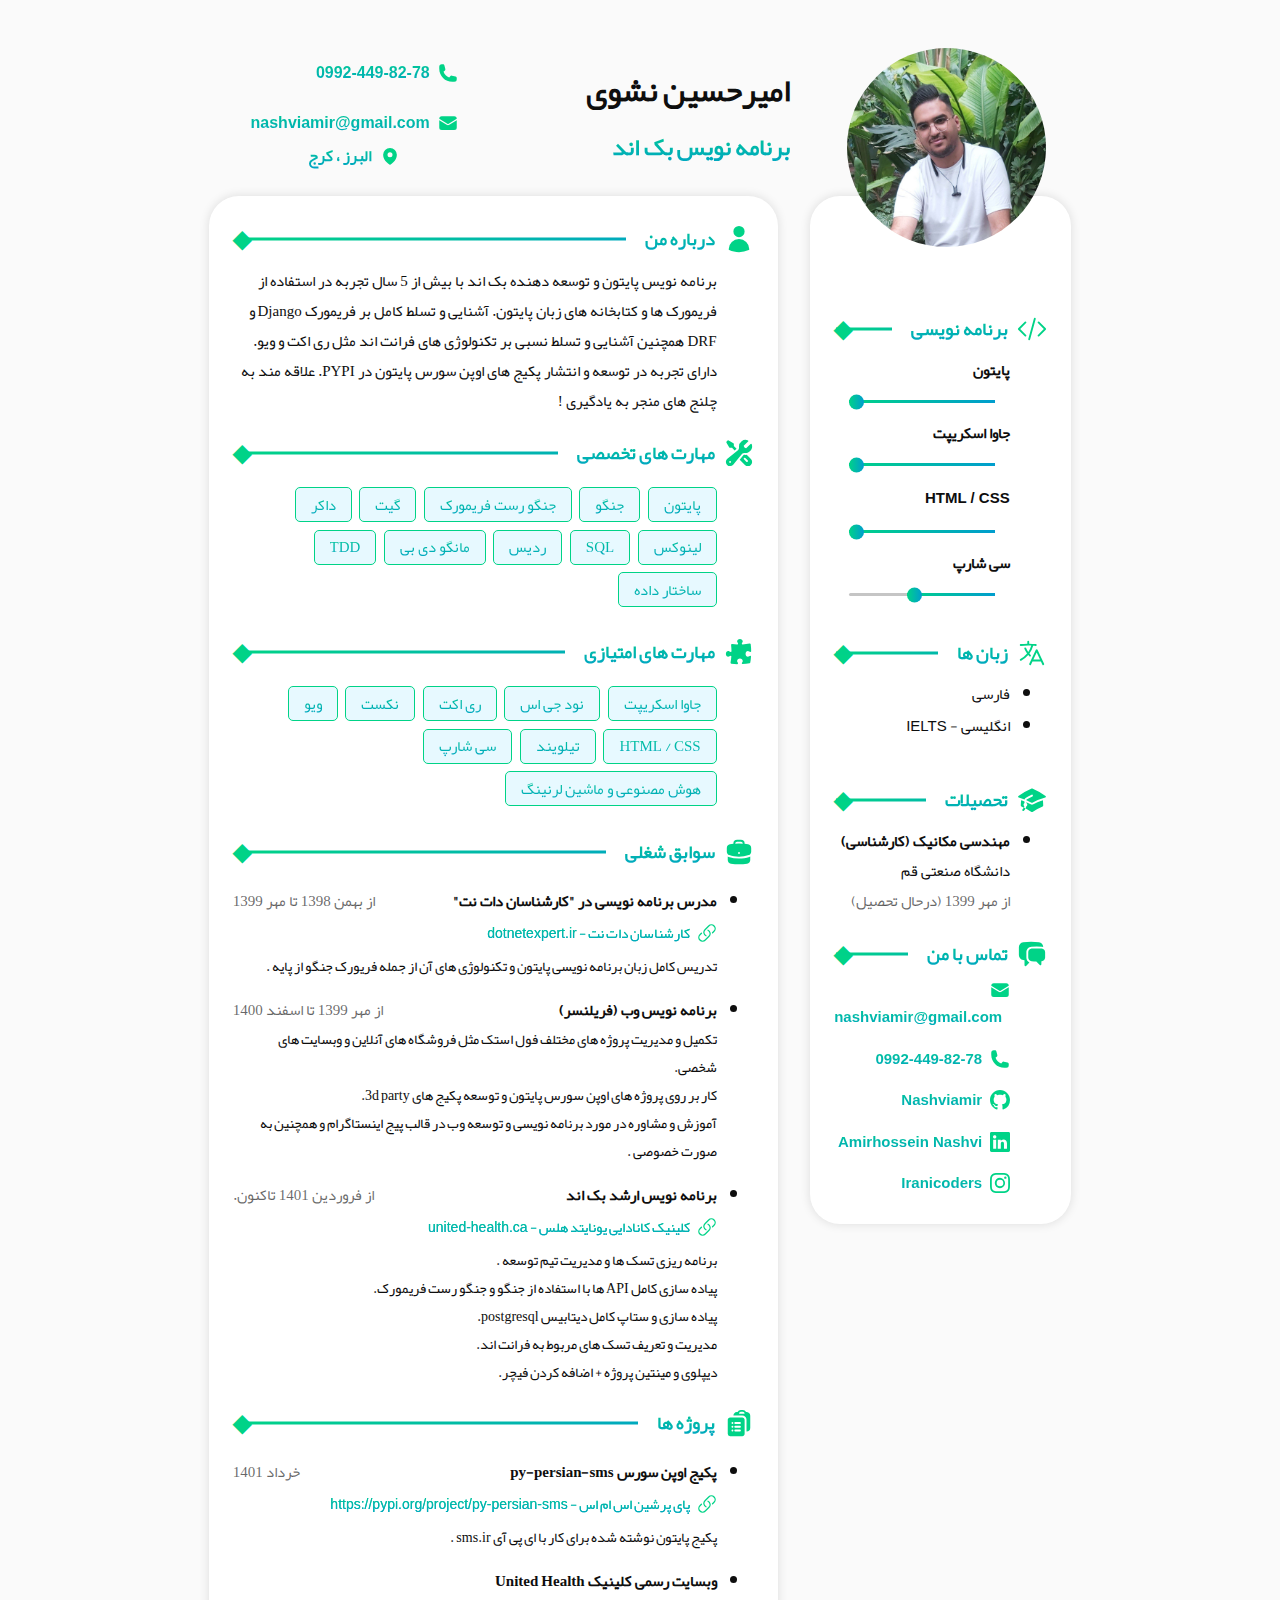
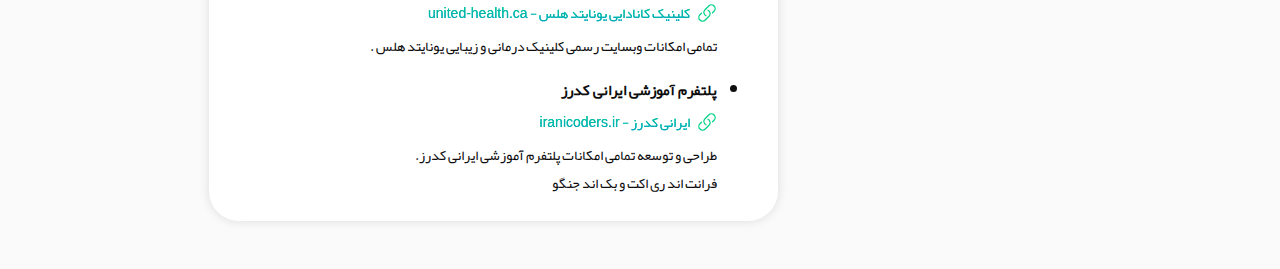
==== commit a333e665: "iranicoders" ====
--- a/index.html
+++ b/index.html
@@ -300,7 +300,7 @@
                             <div class="bg-trans-text color-primary d-flex items-center">
                                 <svg xmlns="http://www.w3.org/2000/svg" viewBox="0 0 24 24" fill="currentColor" width="30px">
                                     <path d="M11.25 5.337c0-.355-.186-.676-.401-.959a1.647 1.647 0 01-.349-1.003c0-1.036 1.007-1.875 2.25-1.875S15 2.34 15 3.375c0 .369-.128.713-.349 1.003-.215.283-.401.604-.401.959 0 .332.278.598.61.578 1.91-.114 3.79-.342 5.632-.676a.75.75 0 01.878.645 49.17 49.17 0 01.376 5.452.657.657 0 01-.66.664c-.354 0-.675-.186-.958-.401a1.647 1.647 0 00-1.003-.349c-1.035 0-1.875 1.007-1.875 2.25s.84 2.25 1.875 2.25c.369 0 .713-.128 1.003-.349.283-.215.604-.401.959-.401.31 0 .557.262.534.571a48.774 48.774 0 01-.595 4.845.75.75 0 01-.61.61c-1.82.317-3.673.533-5.555.642a.58.58 0 01-.611-.581c0-.355.186-.676.401-.959.221-.29.349-.634.349-1.003 0-1.035-1.007-1.875-2.25-1.875s-2.25.84-2.25 1.875c0 .369.128.713.349 1.003.215.283.401.604.401.959a.641.641 0 01-.658.643 49.118 49.118 0 01-4.708-.36.75.75 0 01-.645-.878c.293-1.614.504-3.257.629-4.924A.53.53 0 005.337 15c-.355 0-.676.186-.959.401-.29.221-.634.349-1.003.349-1.036 0-1.875-1.007-1.875-2.25s.84-2.25 1.875-2.25c.369 0 .713.128 1.003.349.283.215.604.401.959.401a.656.656 0 00.659-.663 47.703 47.703 0 00-.31-4.82.75.75 0 01.83-.832c1.343.155 2.703.254 4.077.294a.64.64 0 00.657-.642z" />
-                                  </svg>
+                                </svg>
                                   
 
                                   
@@ -508,6 +508,31 @@
                                         
                                     </div>
                                 </li>
+                                <li class="mt-2">
+                                    <div class="d-flex content-space-between">
+                                        <h4>پلتفرم آموزشی ایرانی کدرز</h4>
+                                    </div>
+                                    
+                                    <div class="font-small">
+                                        <div class="d-inline">
+                                            <a href="https://iranicoders.ir" target="_blank" class="color-primary d-flex items-center">
+                                                <svg xmlns="http://www.w3.org/2000/svg" viewBox="0 0 24 24" fill="currentColor" width="20px">
+                                                    <path fill-rule="evenodd" d="M19.902 4.098a3.75 3.75 0 00-5.304 0l-4.5 4.5a3.75 3.75 0 001.035 6.037.75.75 0 01-.646 1.353 5.25 5.25 0 01-1.449-8.45l4.5-4.5a5.25 5.25 0 117.424 7.424l-1.757 1.757a.75.75 0 11-1.06-1.06l1.757-1.757a3.75 3.75 0 000-5.304zm-7.389 4.267a.75.75 0 011-.353 5.25 5.25 0 011.449 8.45l-4.5 4.5a5.25 5.25 0 11-7.424-7.424l1.757-1.757a.75.75 0 111.06 1.06l-1.757 1.757a3.75 3.75 0 105.304 5.304l4.5-4.5a3.75 3.75 0 00-1.035-6.037.75.75 0 01-.354-1z" clip-rule="evenodd" />
+                                                </svg>
+                                                <span class="text-gradient ms-1">
+                                                    ایرانی کدرز - <span class="font-en">iranicoders.ir</span>
+                                                </span>
+                                            </a>
+                                        </div>
+                                        <p>
+                                          طراحی و توسعه تمامی امکانات پلتفرم آموزشی ایرانی کدرز.
+                                        </p>
+                                        <p>
+                                            فرانت اند ری اکت و بک اند جنگو
+                                        </p>
+                                        
+                                    </div>
+                                </li>
                          
                             </ul>
                         </div>
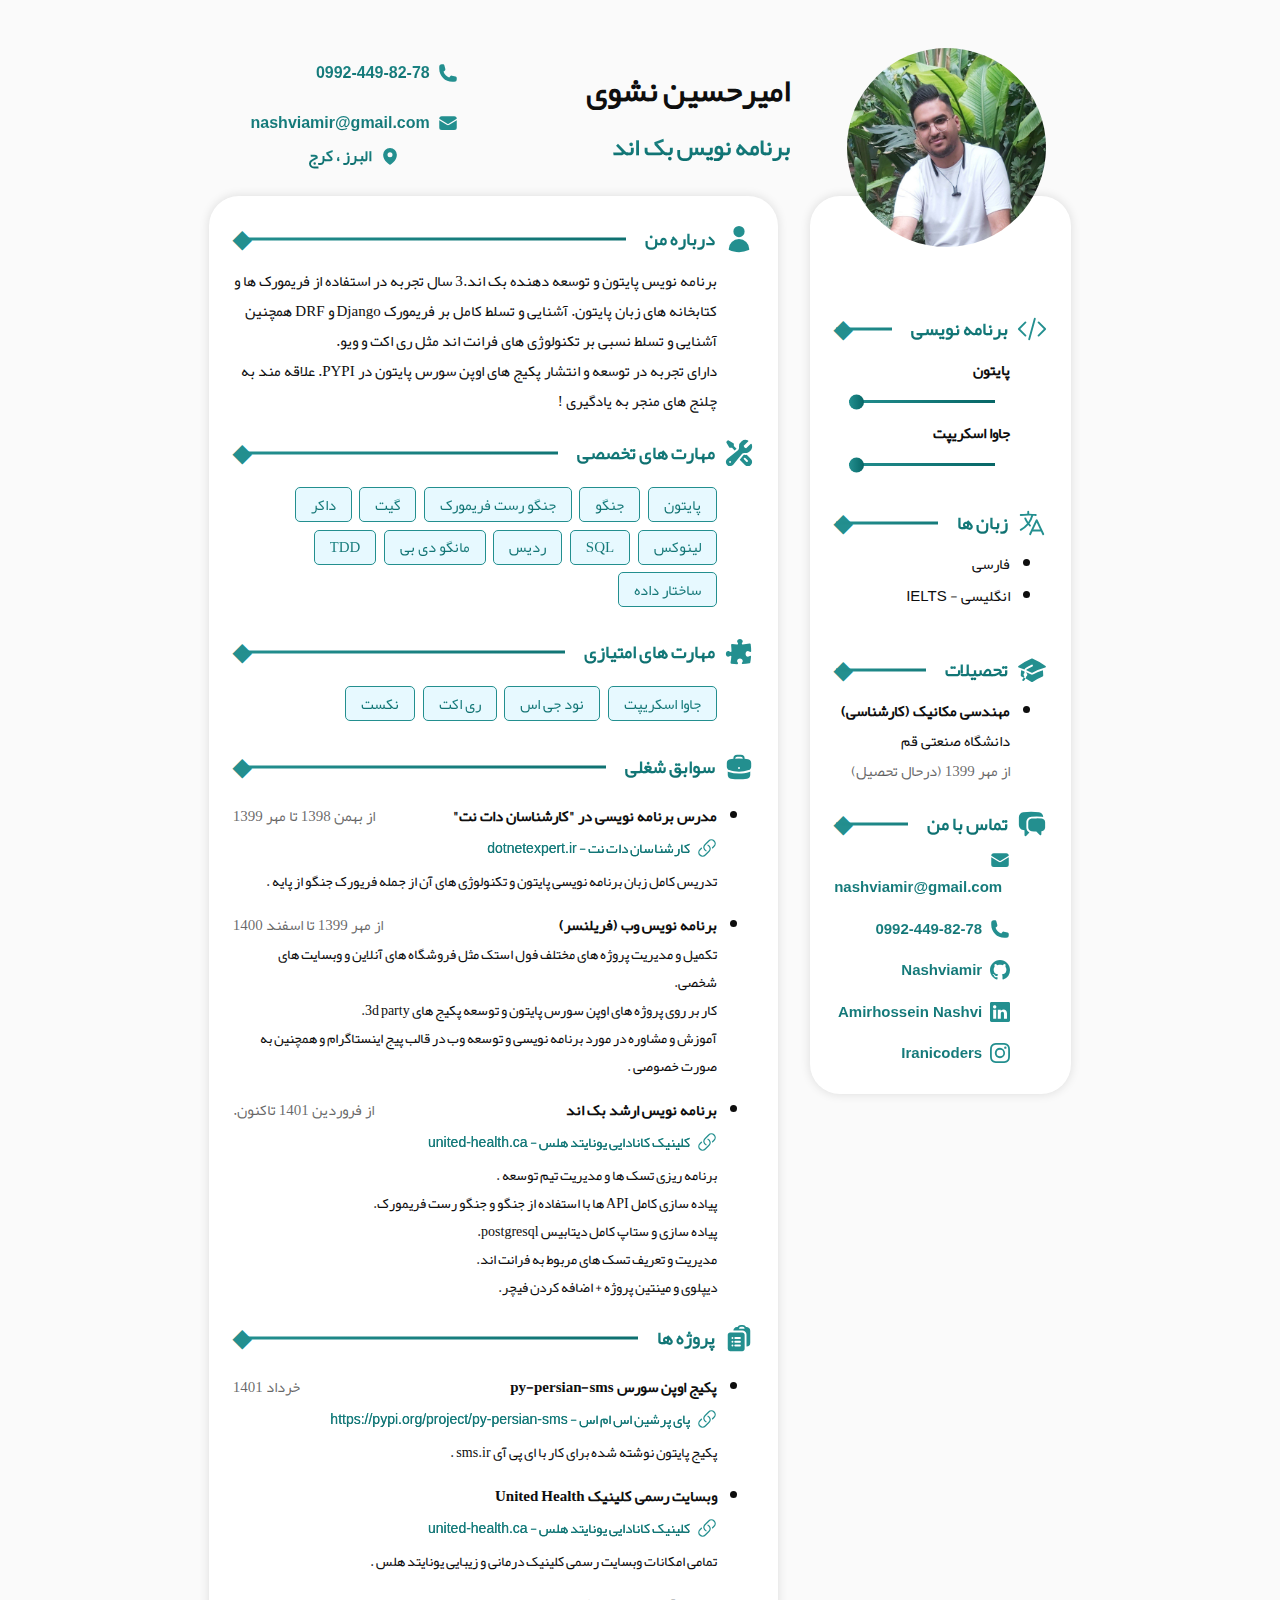
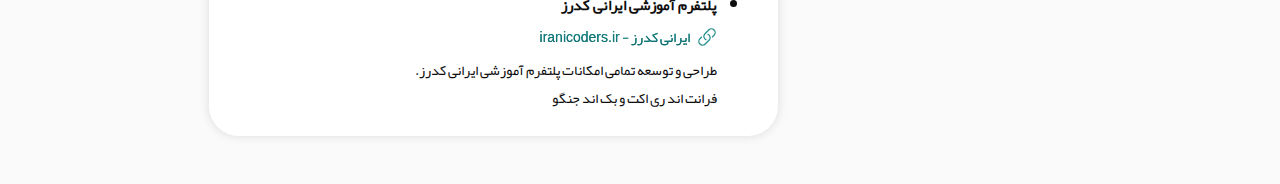
==== commit 6ce2c95f: "change" ====
--- a/index.html
+++ b/index.html
@@ -89,14 +89,6 @@
                             <div class="range mt-2">
                                  <div class="indicator" style="width:100%"></div>
                             </div>
-                            <h4 class="mt-2 font-en">HTML / CSS</h4>
-                            <div class="range mt-2">
-                                 <div class="indicator" style="width:100%"></div>
-                            </div>
-                            <h4 class="mt-2">سی شارپ</h4>
-                            <div class="range mt-2">
-                                 <div class="indicator" style="width:60%"></div>
-                            </div>
                         </div>
                         <h3 class="title mt-4">
                             <div class="bg-trans-text color-primary d-flex items-center">
@@ -214,7 +206,7 @@
                         </h3>
                         <div class="section-body">
                             <p class="mt-1">
-                                برنامه نویس پایتون و توسعه دهنده بک اند با بیش از 5 سال تجربه در استفاده از فریمورک ها و کتابخانه های زبان پایتون. آشنایی و تسلط کامل بر فریمورک Django و DRF همچنین آشنایی و تسلط نسبی بر تکنولوژی های فرانت اند مثل ری اکت و ویو.
+                                برنامه نویس پایتون و توسعه دهنده بک اند.3 سال تجربه در استفاده از فریمورک ها و کتابخانه های زبان پایتون. آشنایی و تسلط کامل بر فریمورک Django و DRF همچنین آشنایی و تسلط نسبی بر تکنولوژی های فرانت اند مثل ری اکت و ویو.
                                 <br>
                                 دارای تجربه در توسعه و انتشار پکیج های اوپن سورس پایتون در PYPI.
                                 
@@ -331,32 +323,7 @@
                                         نکست
                                     </span>
                                 </span>
-                                <span class="badge">
-                                    <span class="text-gradient">
-                                        ویو
-                                    </span>
-                                </span>
-                                <span class="badge">
-                                    <span class="text-gradient">
-                                        HTML / CSS
-                                    </span>
-                                </span>
-                                <span class="badge">
-                                    <span class="text-gradient">
-                                        تیلویند
-                                    </span>
-                                </span>
-                                <span class="badge">
-                                    <span class="text-gradient">
-                                        سی شارپ
-                                    </span>
-                                </span>
-                                
-                                <span class="badge">
-                                    <span class="text-gradient">
-                                        هوش مصنوعی و ماشین لرنینگ
-                                    </span>
-                                </span>
+                            
                             </div>
                         </div>
 
--- a/theme.css
+++ b/theme.css
@@ -1,8 +1,8 @@
 :root{
     --card-color: #ffffff;
     --bg-color: #fafafa;
-    --primary-color: #009DCE;
-    --secondary-color: #00D387;
+    --primary-color: #076666;
+    --secondary-color: #238F8F;
     --light-color: #E7F9FF;
     --dark-color: #0E0E0E;
     --gradient: linear-gradient(to bottom, var(--secondary-color), var(--primary-color));
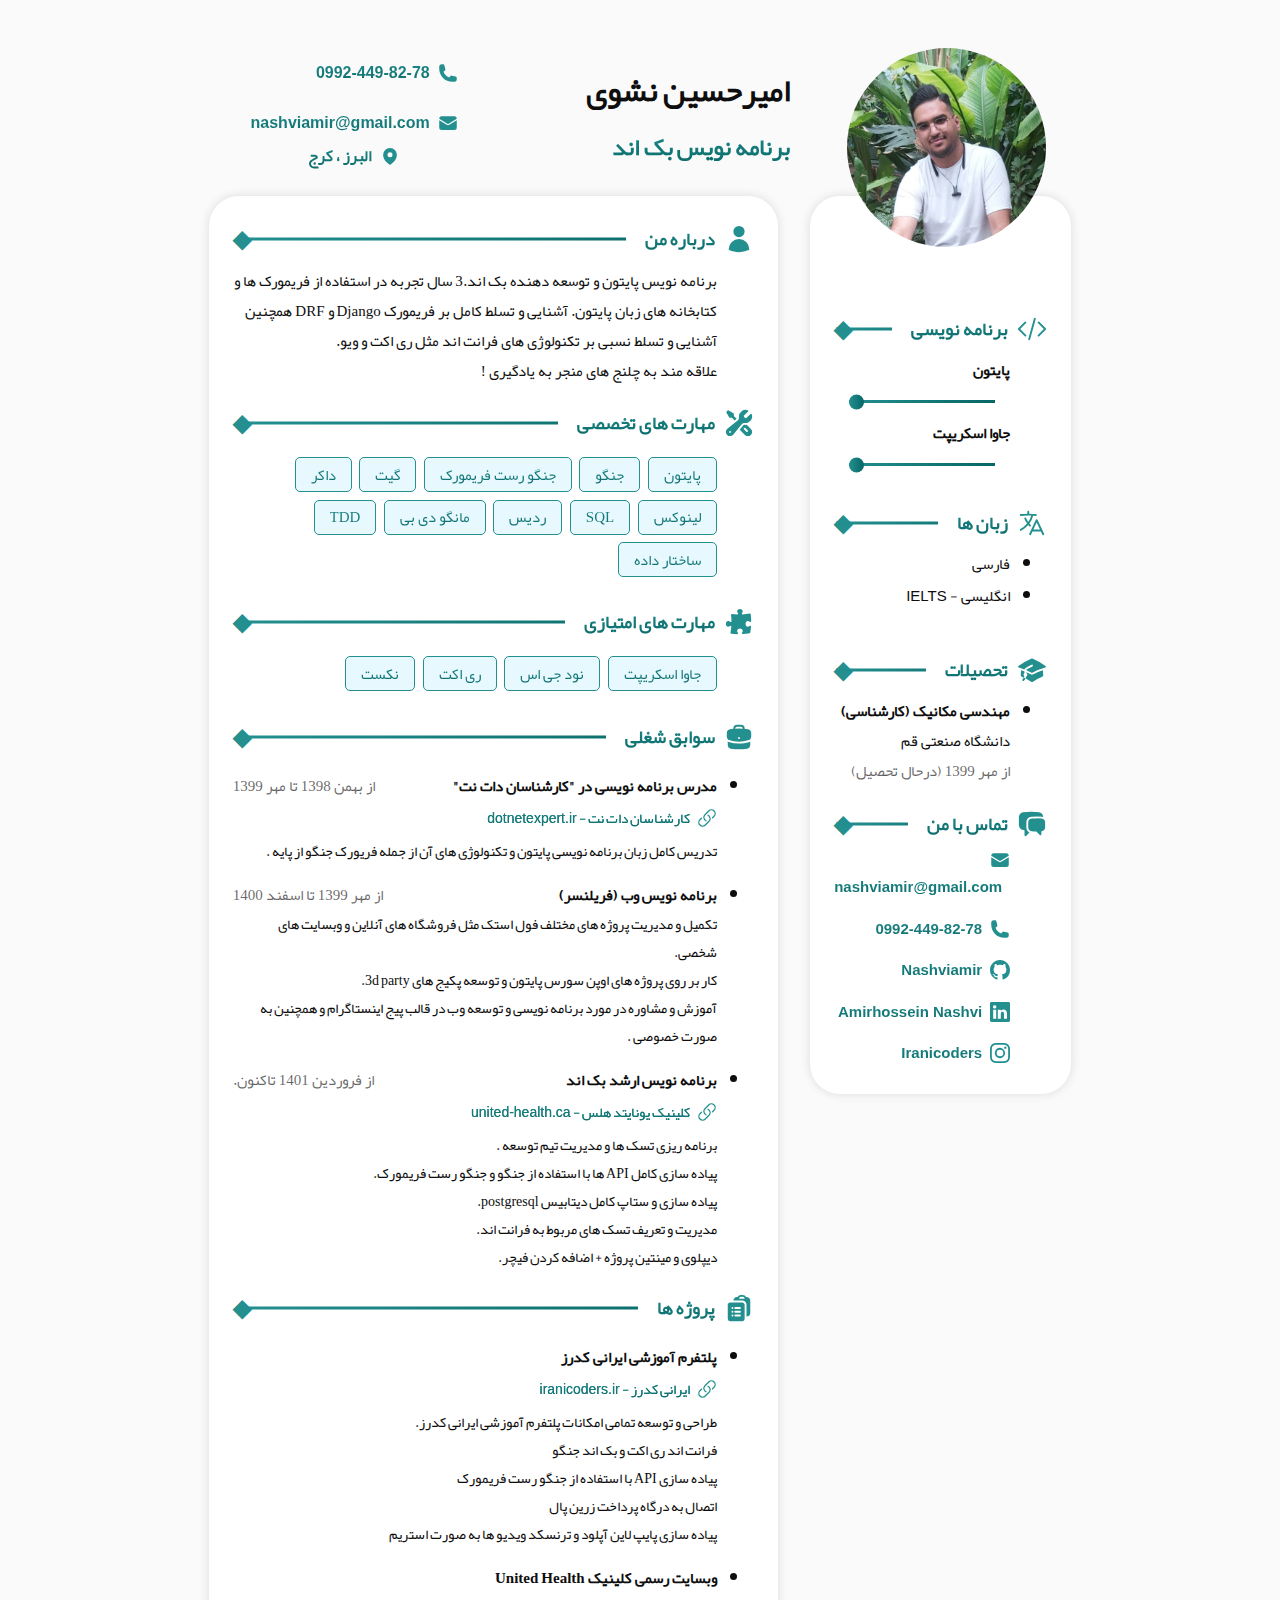
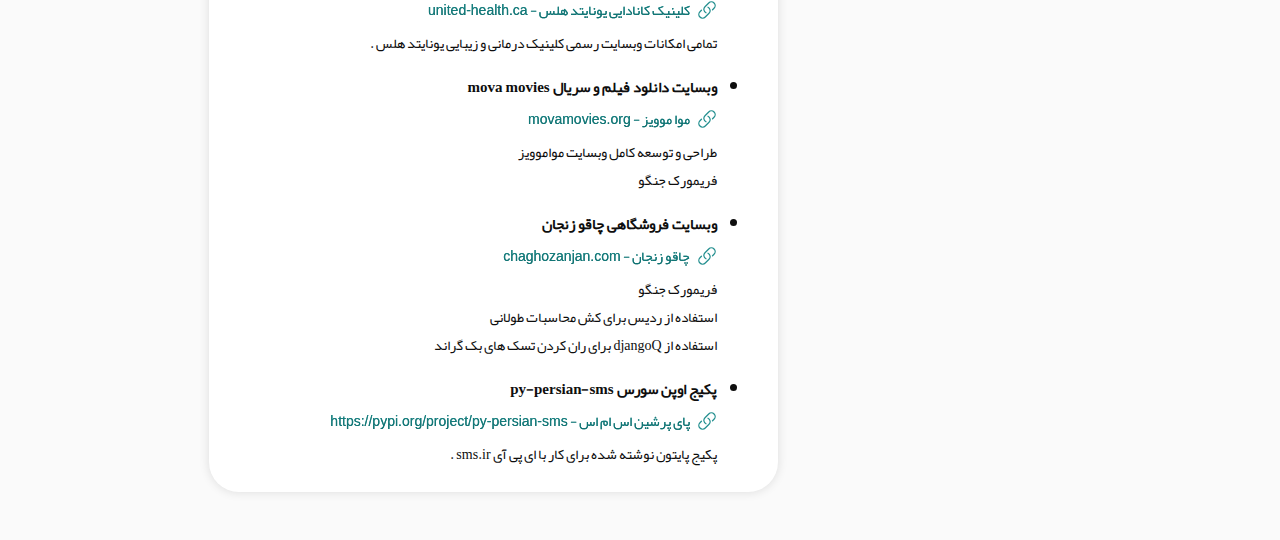
==== commit 50cb36b5: "changes" ====
--- a/index.html
+++ b/index.html
@@ -208,7 +208,7 @@
                             <p class="mt-1">
                                 برنامه نویس پایتون و توسعه دهنده بک اند.3 سال تجربه در استفاده از فریمورک ها و کتابخانه های زبان پایتون. آشنایی و تسلط کامل بر فریمورک Django و DRF همچنین آشنایی و تسلط نسبی بر تکنولوژی های فرانت اند مثل ری اکت و ویو.
                                 <br>
-                                دارای تجربه در توسعه و انتشار پکیج های اوپن سورس پایتون در PYPI.
+                                
                                 
                                 علاقه مند به چلنج های منجر به یادگیری !
                             </p>
@@ -394,7 +394,7 @@
                                                     <path fill-rule="evenodd" d="M19.902 4.098a3.75 3.75 0 00-5.304 0l-4.5 4.5a3.75 3.75 0 001.035 6.037.75.75 0 01-.646 1.353 5.25 5.25 0 01-1.449-8.45l4.5-4.5a5.25 5.25 0 117.424 7.424l-1.757 1.757a.75.75 0 11-1.06-1.06l1.757-1.757a3.75 3.75 0 000-5.304zm-7.389 4.267a.75.75 0 011-.353 5.25 5.25 0 011.449 8.45l-4.5 4.5a5.25 5.25 0 11-7.424-7.424l1.757-1.757a.75.75 0 111.06 1.06l-1.757 1.757a3.75 3.75 0 105.304 5.304l4.5-4.5a3.75 3.75 0 00-1.035-6.037.75.75 0 01-.354-1z" clip-rule="evenodd" />
                                                 </svg>
                                                 <span class="text-gradient ms-1">
-                                                    کلینیک کانادایی یونایتد هلس - <span class="font-en">united-health.ca</span>
+                                                    کلینیک یونایتد هلس - <span class="font-en">united-health.ca</span>
                                                 </span>
                                             </a>
                                         </div>
@@ -430,10 +430,120 @@
                         </h3>
                         <div class="section-body">
                             <ul>
+                                
+                                
+                                <li class="mt-2">
+                                    <div class="d-flex content-space-between">
+                                        <h4>پلتفرم آموزشی ایرانی کدرز</h4>
+                                    </div>
+                                    
+                                    <div class="font-small">
+                                        <div class="d-inline">
+                                            <a href="https://iranicoders.ir" target="_blank" class="color-primary d-flex items-center">
+                                                <svg xmlns="http://www.w3.org/2000/svg" viewBox="0 0 24 24" fill="currentColor" width="20px">
+                                                    <path fill-rule="evenodd" d="M19.902 4.098a3.75 3.75 0 00-5.304 0l-4.5 4.5a3.75 3.75 0 001.035 6.037.75.75 0 01-.646 1.353 5.25 5.25 0 01-1.449-8.45l4.5-4.5a5.25 5.25 0 117.424 7.424l-1.757 1.757a.75.75 0 11-1.06-1.06l1.757-1.757a3.75 3.75 0 000-5.304zm-7.389 4.267a.75.75 0 011-.353 5.25 5.25 0 011.449 8.45l-4.5 4.5a5.25 5.25 0 11-7.424-7.424l1.757-1.757a.75.75 0 111.06 1.06l-1.757 1.757a3.75 3.75 0 105.304 5.304l4.5-4.5a3.75 3.75 0 00-1.035-6.037.75.75 0 01-.354-1z" clip-rule="evenodd" />
+                                                </svg>
+                                                <span class="text-gradient ms-1">
+                                                    ایرانی کدرز - <span class="font-en">iranicoders.ir</span>
+                                                </span>
+                                            </a>
+                                        </div>
+                                        <p>
+                                          طراحی و توسعه تمامی امکانات پلتفرم آموزشی ایرانی کدرز.
+                                        </p>
+                                        <p>
+                                            فرانت اند ری اکت و بک اند جنگو
+                                        </p>
+                                        <p>
+                                            پیاده سازی API با استفاده از جنگو رست فریمورک
+                                        </p>
+                                        <p>
+                                            اتصال به درگاه پرداخت زرین پال
+                                        </p>
+                                        <p>
+                                            پیاده سازی پایپ لاین آپلود و ترنسکد ویدیو ها به صورت استریم
+                                        </p>
+                                    </div>
+                                </li>
+                                <li class="mt-2">
+                                    <div class="d-flex content-space-between">
+                                        <h4>وبسایت رسمی کلینیک United Health</h4>
+                                    </div>
+                                    
+                                    <div class="font-small">
+                                        <div class="d-inline">
+                                            <a href="https://united-health.ca" target="_blank" class="color-primary d-flex items-center">
+                                                <svg xmlns="http://www.w3.org/2000/svg" viewBox="0 0 24 24" fill="currentColor" width="20px">
+                                                    <path fill-rule="evenodd" d="M19.902 4.098a3.75 3.75 0 00-5.304 0l-4.5 4.5a3.75 3.75 0 001.035 6.037.75.75 0 01-.646 1.353 5.25 5.25 0 01-1.449-8.45l4.5-4.5a5.25 5.25 0 117.424 7.424l-1.757 1.757a.75.75 0 11-1.06-1.06l1.757-1.757a3.75 3.75 0 000-5.304zm-7.389 4.267a.75.75 0 011-.353 5.25 5.25 0 011.449 8.45l-4.5 4.5a5.25 5.25 0 11-7.424-7.424l1.757-1.757a.75.75 0 111.06 1.06l-1.757 1.757a3.75 3.75 0 105.304 5.304l4.5-4.5a3.75 3.75 0 00-1.035-6.037.75.75 0 01-.354-1z" clip-rule="evenodd" />
+                                                </svg>
+                                                <span class="text-gradient ms-1">
+                                                    کلینیک کانادایی یونایتد هلس - <span class="font-en">united-health.ca</span>
+                                                </span>
+                                            </a>
+                                        </div>
+                                        <p>
+                                            تمامی امکانات وبسایت رسمی کلینیک درمانی و زیبایی یونایتد هلس .
+                                        </p>
+                                        
+                                    </div>
+                                </li>
+                                <li class="mt-2">
+                                    <div class="d-flex content-space-between">
+                                        <h4>وبسایت دانلود فیلم و سریال mova movies</h4>
+                                    </div>
+                                    
+                                    <div class="font-small">
+                                        <div class="d-inline">
+                                            <a href="https://movamovies.org" target="_blank" class="color-primary d-flex items-center">
+                                                <svg xmlns="http://www.w3.org/2000/svg" viewBox="0 0 24 24" fill="currentColor" width="20px">
+                                                    <path fill-rule="evenodd" d="M19.902 4.098a3.75 3.75 0 00-5.304 0l-4.5 4.5a3.75 3.75 0 001.035 6.037.75.75 0 01-.646 1.353 5.25 5.25 0 01-1.449-8.45l4.5-4.5a5.25 5.25 0 117.424 7.424l-1.757 1.757a.75.75 0 11-1.06-1.06l1.757-1.757a3.75 3.75 0 000-5.304zm-7.389 4.267a.75.75 0 011-.353 5.25 5.25 0 011.449 8.45l-4.5 4.5a5.25 5.25 0 11-7.424-7.424l1.757-1.757a.75.75 0 111.06 1.06l-1.757 1.757a3.75 3.75 0 105.304 5.304l4.5-4.5a3.75 3.75 0 00-1.035-6.037.75.75 0 01-.354-1z" clip-rule="evenodd" />
+                                                </svg>
+                                                <span class="text-gradient ms-1">
+                                                    موا موویز - <span class="font-en">movamovies.org</span>
+                                                </span>
+                                            </a>
+                                        </div>
+                                        <p>
+                                          طراحی و توسعه کامل وبسایت مواموویز
+                                        </p>
+                                        <p>
+                                            فریمورک جنگو
+                                        </p>
+                                        
+                                    </div>
+                                </li>
+                                <li class="mt-2">
+                                    <div class="d-flex content-space-between">
+                                        <h4>وبسایت فروشگاهی چاقو زنجان</h4>
+                                    </div>
+                                    
+                                    <div class="font-small">
+                                        <div class="d-inline">
+                                            <a href="https://chaghozanjan.com" target="_blank" class="color-primary d-flex items-center">
+                                                <svg xmlns="http://www.w3.org/2000/svg" viewBox="0 0 24 24" fill="currentColor" width="20px">
+                                                    <path fill-rule="evenodd" d="M19.902 4.098a3.75 3.75 0 00-5.304 0l-4.5 4.5a3.75 3.75 0 001.035 6.037.75.75 0 01-.646 1.353 5.25 5.25 0 01-1.449-8.45l4.5-4.5a5.25 5.25 0 117.424 7.424l-1.757 1.757a.75.75 0 11-1.06-1.06l1.757-1.757a3.75 3.75 0 000-5.304zm-7.389 4.267a.75.75 0 011-.353 5.25 5.25 0 011.449 8.45l-4.5 4.5a5.25 5.25 0 11-7.424-7.424l1.757-1.757a.75.75 0 111.06 1.06l-1.757 1.757a3.75 3.75 0 105.304 5.304l4.5-4.5a3.75 3.75 0 00-1.035-6.037.75.75 0 01-.354-1z" clip-rule="evenodd" />
+                                                </svg>
+                                                <span class="text-gradient ms-1">
+                                                    چاقو زنجان - <span class="font-en">chaghozanjan.com</span>
+                                                </span>
+                                            </a>
+                                        </div>
+                                        <p>
+                                            فریمورک جنگو
+                                        </p>
+                                        <p>
+                                            استفاده از ردیس برای کش محاسبات طولانی
+                                        </p>
+                                        <p>
+                                            استفاده از djangoQ برای ران کردن تسک های بک گراند
+                                        </p>
+                                        
+                                    </div>
+                                </li>
                                 <li class="mt-2">
                                     <div class="d-flex content-space-between">
                                         <h4>پکیج اوپن سورس py-persian-sms</h4>
-                                        <p class="text-muted">خرداد 1401</p>
+                                        
                                     </div>
                                     
                                     <div class="font-small">
@@ -449,53 +559,6 @@
                                         </div>
                                         <p>
                                             پکیج پایتون نوشته شده برای کار با ای پی آی sms.ir .
-                                        </p>
-                                        
-                                    </div>
-                                </li>
-                                <li class="mt-2">
-                                    <div class="d-flex content-space-between">
-                                        <h4>وبسایت رسمی کلینیک United Health</h4>
-                                    </div>
-                                    
-                                    <div class="font-small">
-                                        <div class="d-inline">
-                                            <a href="https://united-health.ca" target="_blank" class="color-primary d-flex items-center">
-                                                <svg xmlns="http://www.w3.org/2000/svg" viewBox="0 0 24 24" fill="currentColor" width="20px">
-                                                    <path fill-rule="evenodd" d="M19.902 4.098a3.75 3.75 0 00-5.304 0l-4.5 4.5a3.75 3.75 0 001.035 6.037.75.75 0 01-.646 1.353 5.25 5.25 0 01-1.449-8.45l4.5-4.5a5.25 5.25 0 117.424 7.424l-1.757 1.757a.75.75 0 11-1.06-1.06l1.757-1.757a3.75 3.75 0 000-5.304zm-7.389 4.267a.75.75 0 011-.353 5.25 5.25 0 011.449 8.45l-4.5 4.5a5.25 5.25 0 11-7.424-7.424l1.757-1.757a.75.75 0 111.06 1.06l-1.757 1.757a3.75 3.75 0 105.304 5.304l4.5-4.5a3.75 3.75 0 00-1.035-6.037.75.75 0 01-.354-1z" clip-rule="evenodd" />
-                                                </svg>
-                                                <span class="text-gradient ms-1">
-                                                    کلینیک کانادایی یونایتد هلس - <span class="font-en">united-health.ca</span>
-                                                </span>
-                                            </a>
-                                        </div>
-                                        <p>
-                                            تمامی امکانات وبسایت رسمی کلینیک درمانی و زیبایی یونایتد هلس .
-                                        </p>
-                                        
-                                    </div>
-                                </li>
-                                <li class="mt-2">
-                                    <div class="d-flex content-space-between">
-                                        <h4>پلتفرم آموزشی ایرانی کدرز</h4>
-                                    </div>
-                                    
-                                    <div class="font-small">
-                                        <div class="d-inline">
-                                            <a href="https://iranicoders.ir" target="_blank" class="color-primary d-flex items-center">
-                                                <svg xmlns="http://www.w3.org/2000/svg" viewBox="0 0 24 24" fill="currentColor" width="20px">
-                                                    <path fill-rule="evenodd" d="M19.902 4.098a3.75 3.75 0 00-5.304 0l-4.5 4.5a3.75 3.75 0 001.035 6.037.75.75 0 01-.646 1.353 5.25 5.25 0 01-1.449-8.45l4.5-4.5a5.25 5.25 0 117.424 7.424l-1.757 1.757a.75.75 0 11-1.06-1.06l1.757-1.757a3.75 3.75 0 000-5.304zm-7.389 4.267a.75.75 0 011-.353 5.25 5.25 0 011.449 8.45l-4.5 4.5a5.25 5.25 0 11-7.424-7.424l1.757-1.757a.75.75 0 111.06 1.06l-1.757 1.757a3.75 3.75 0 105.304 5.304l4.5-4.5a3.75 3.75 0 00-1.035-6.037.75.75 0 01-.354-1z" clip-rule="evenodd" />
-                                                </svg>
-                                                <span class="text-gradient ms-1">
-                                                    ایرانی کدرز - <span class="font-en">iranicoders.ir</span>
-                                                </span>
-                                            </a>
-                                        </div>
-                                        <p>
-                                          طراحی و توسعه تمامی امکانات پلتفرم آموزشی ایرانی کدرز.
-                                        </p>
-                                        <p>
-                                            فرانت اند ری اکت و بک اند جنگو
                                         </p>
                                         
                                     </div>
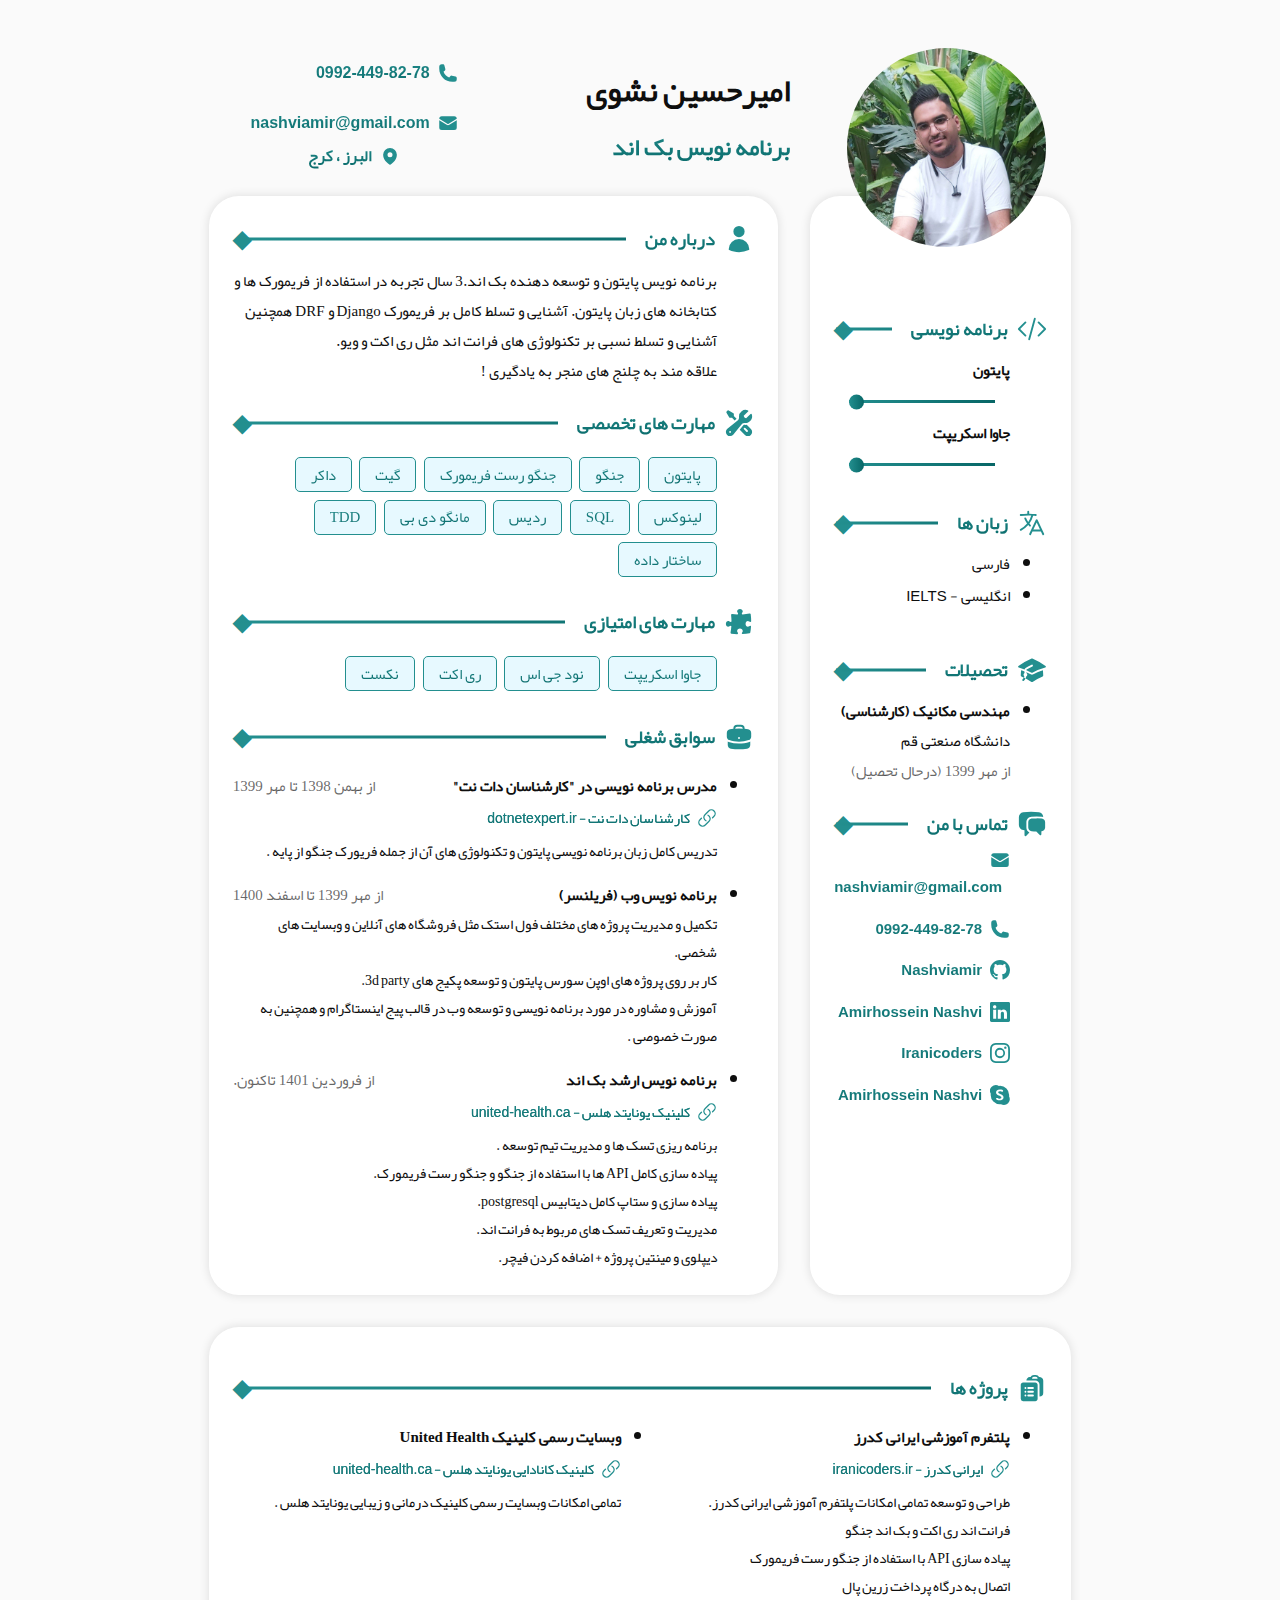
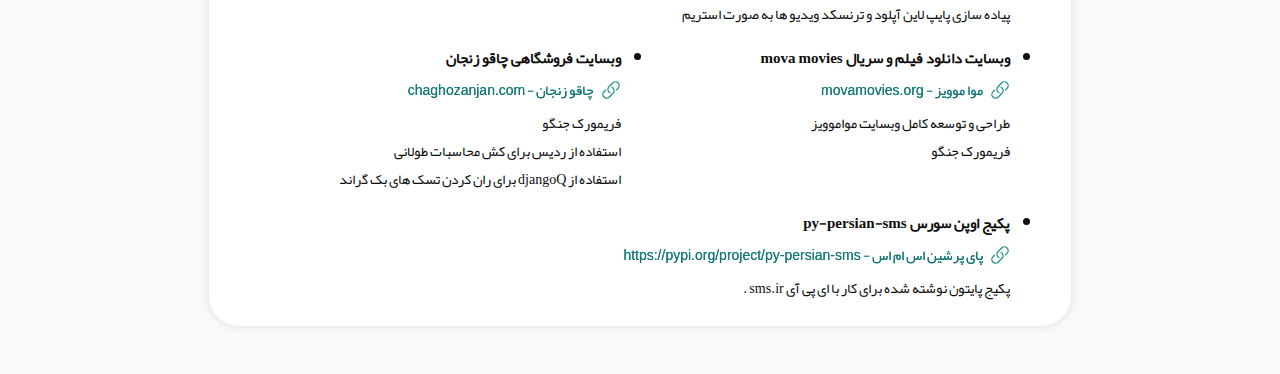
==== commit c8e70c5d: "changes" ====
--- a/index.html
+++ b/index.html
@@ -183,6 +183,14 @@
                                 <svg xmlns="http://www.w3.org/2000/svg" width="20px" height="20px" fill="currentColor" class="bi bi-instagram" viewBox="0 0 16 16"> <path d="M8 0C5.829 0 5.556.01 4.703.048 3.85.088 3.269.222 2.76.42a3.917 3.917 0 0 0-1.417.923A3.927 3.927 0 0 0 .42 2.76C.222 3.268.087 3.85.048 4.7.01 5.555 0 5.827 0 8.001c0 2.172.01 2.444.048 3.297.04.852.174 1.433.372 1.942.205.526.478.972.923 1.417.444.445.89.719 1.416.923.51.198 1.09.333 1.942.372C5.555 15.99 5.827 16 8 16s2.444-.01 3.298-.048c.851-.04 1.434-.174 1.943-.372a3.916 3.916 0 0 0 1.416-.923c.445-.445.718-.891.923-1.417.197-.509.332-1.09.372-1.942C15.99 10.445 16 10.173 16 8s-.01-2.445-.048-3.299c-.04-.851-.175-1.433-.372-1.941a3.926 3.926 0 0 0-.923-1.417A3.911 3.911 0 0 0 13.24.42c-.51-.198-1.092-.333-1.943-.372C10.443.01 10.172 0 7.998 0h.003zm-.717 1.442h.718c2.136 0 2.389.007 3.232.046.78.035 1.204.166 1.486.275.373.145.64.319.92.599.28.28.453.546.598.92.11.281.24.705.275 1.485.039.843.047 1.096.047 3.231s-.008 2.389-.047 3.232c-.035.78-.166 1.203-.275 1.485a2.47 2.47 0 0 1-.599.919c-.28.28-.546.453-.92.598-.28.11-.704.24-1.485.276-.843.038-1.096.047-3.232.047s-2.39-.009-3.233-.047c-.78-.036-1.203-.166-1.485-.276a2.478 2.478 0 0 1-.92-.598 2.48 2.48 0 0 1-.6-.92c-.109-.281-.24-.705-.275-1.485-.038-.843-.046-1.096-.046-3.233 0-2.136.008-2.388.046-3.231.036-.78.166-1.204.276-1.486.145-.373.319-.64.599-.92.28-.28.546-.453.92-.598.282-.11.705-.24 1.485-.276.738-.034 1.024-.044 2.515-.045v.002zm4.988 1.328a.96.96 0 1 0 0 1.92.96.96 0 0 0 0-1.92zm-4.27 1.122a4.109 4.109 0 1 0 0 8.217 4.109 4.109 0 0 0 0-8.217zm0 1.441a2.667 2.667 0 1 1 0 5.334 2.667 2.667 0 0 1 0-5.334z"/> </svg>
                                 <a href="https://www.instagram.com/iranicoders/" target="_blank" style="direction: ltr;" class="ms-1 font-en text-bold text-gradient">                          
                                     Iranicoders
+                                </a>
+                            </div>
+                            <div class="d-flex items-center color-primary mt-1 ">
+                                <svg xmlns="http://www.w3.org/2000/svg" width="20px" height="20px" fill="currentColor" class="bi bi-skype" viewBox="0 0 16 16">
+                                    <path d="M4.671 0c.88 0 1.733.247 2.468.702a7.423 7.423 0 0 1 6.02 2.118 7.372 7.372 0 0 1 2.167 5.215c0 .344-.024.687-.072 1.026a4.662 4.662 0 0 1 .6 2.281 4.645 4.645 0 0 1-1.37 3.294A4.673 4.673 0 0 1 11.18 16c-.84 0-1.658-.226-2.37-.644a7.423 7.423 0 0 1-6.114-2.107A7.374 7.374 0 0 1 .529 8.035c0-.363.026-.724.08-1.081a4.644 4.644 0 0 1 .76-5.59A4.68 4.68 0 0 1 4.67 0zm.447 7.01c.18.309.43.572.729.769a7.07 7.07 0 0 0 1.257.653c.492.205.873.38 1.145.523.229.112.437.264.615.448.135.142.21.331.21.528a.872.872 0 0 1-.335.723c-.291.196-.64.289-.99.264a2.618 2.618 0 0 1-1.048-.206 11.44 11.44 0 0 1-.532-.253 1.284 1.284 0 0 0-.587-.15.717.717 0 0 0-.501.176.63.63 0 0 0-.195.491.796.796 0 0 0 .148.482 1.2 1.2 0 0 0 .456.354 5.113 5.113 0 0 0 2.212.419 4.554 4.554 0 0 0 1.624-.265 2.296 2.296 0 0 0 1.08-.801c.267-.39.402-.855.386-1.327a2.09 2.09 0 0 0-.279-1.101 2.53 2.53 0 0 0-.772-.792A7.198 7.198 0 0 0 8.486 7.3a1.05 1.05 0 0 0-.145-.058 18.182 18.182 0 0 1-1.013-.447 1.827 1.827 0 0 1-.54-.387.727.727 0 0 1-.2-.508.805.805 0 0 1 .385-.723 1.76 1.76 0 0 1 .968-.247c.26-.003.52.03.772.096.274.079.542.177.802.293.105.049.22.075.336.076a.6.6 0 0 0 .453-.19.69.69 0 0 0 .18-.496.717.717 0 0 0-.17-.476 1.374 1.374 0 0 0-.556-.354 3.69 3.69 0 0 0-.708-.183 5.963 5.963 0 0 0-1.022-.078 4.53 4.53 0 0 0-1.536.258 2.71 2.71 0 0 0-1.174.784 1.91 1.91 0 0 0-.45 1.287c-.01.37.076.736.25 1.063z"/>
+                                  </svg>
+                                <a href="https://join.skype.com/invite/sc79lR6O1sBc" target="_blank" style="direction: ltr;" class="ms-1 font-en text-bold text-gradient">                          
+                                    Amirhossein Nashvi
                                 </a>
                             </div>
                         </div>
@@ -415,159 +423,165 @@
                          
                             </ul>
                         </div>
-                        <h3 class="title mt-2">
-                            <div class="bg-trans-text color-primary d-flex items-center">
-                                <svg xmlns="http://www.w3.org/2000/svg" viewBox="0 0 24 24" fill="currentColor" width="30px">
-                                    <path fill-rule="evenodd" d="M7.502 6h7.128A3.375 3.375 0 0118 9.375v9.375a3 3 0 003-3V6.108c0-1.505-1.125-2.811-2.664-2.94a48.972 48.972 0 00-.673-.05A3 3 0 0015 1.5h-1.5a3 3 0 00-2.663 1.618c-.225.015-.45.032-.673.05C8.662 3.295 7.554 4.542 7.502 6zM13.5 3A1.5 1.5 0 0012 4.5h4.5A1.5 1.5 0 0015 3h-1.5z" clip-rule="evenodd" />
-                                    <path fill-rule="evenodd" d="M3 9.375C3 8.339 3.84 7.5 4.875 7.5h9.75c1.036 0 1.875.84 1.875 1.875v11.25c0 1.035-.84 1.875-1.875 1.875h-9.75A1.875 1.875 0 013 20.625V9.375zM6 12a.75.75 0 01.75-.75h.008a.75.75 0 01.75.75v.008a.75.75 0 01-.75.75H6.75a.75.75 0 01-.75-.75V12zm2.25 0a.75.75 0 01.75-.75h3.75a.75.75 0 010 1.5H9a.75.75 0 01-.75-.75zM6 15a.75.75 0 01.75-.75h.008a.75.75 0 01.75.75v.008a.75.75 0 01-.75.75H6.75a.75.75 0 01-.75-.75V15zm2.25 0a.75.75 0 01.75-.75h3.75a.75.75 0 010 1.5H9a.75.75 0 01-.75-.75zM6 18a.75.75 0 01.75-.75h.008a.75.75 0 01.75.75v.008a.75.75 0 01-.75.75H6.75a.75.75 0 01-.75-.75V18zm2.25 0a.75.75 0 01.75-.75h3.75a.75.75 0 010 1.5H9a.75.75 0 01-.75-.75z" clip-rule="evenodd" />
-                                  </svg>
-                                  
-                                  
-                                <span class="ms-1 text-gradient">
-                                    پروژه ها
-                                </span>
-                            </div>
-                        </h3>
-                        <div class="section-body">
-                            <ul>
-                                
-                                
-                                <li class="mt-2">
-                                    <div class="d-flex content-space-between">
-                                        <h4>پلتفرم آموزشی ایرانی کدرز</h4>
-                                    </div>
-                                    
-                                    <div class="font-small">
-                                        <div class="d-inline">
-                                            <a href="https://iranicoders.ir" target="_blank" class="color-primary d-flex items-center">
-                                                <svg xmlns="http://www.w3.org/2000/svg" viewBox="0 0 24 24" fill="currentColor" width="20px">
-                                                    <path fill-rule="evenodd" d="M19.902 4.098a3.75 3.75 0 00-5.304 0l-4.5 4.5a3.75 3.75 0 001.035 6.037.75.75 0 01-.646 1.353 5.25 5.25 0 01-1.449-8.45l4.5-4.5a5.25 5.25 0 117.424 7.424l-1.757 1.757a.75.75 0 11-1.06-1.06l1.757-1.757a3.75 3.75 0 000-5.304zm-7.389 4.267a.75.75 0 011-.353 5.25 5.25 0 011.449 8.45l-4.5 4.5a5.25 5.25 0 11-7.424-7.424l1.757-1.757a.75.75 0 111.06 1.06l-1.757 1.757a3.75 3.75 0 105.304 5.304l4.5-4.5a3.75 3.75 0 00-1.035-6.037.75.75 0 01-.354-1z" clip-rule="evenodd" />
-                                                </svg>
-                                                <span class="text-gradient ms-1">
-                                                    ایرانی کدرز - <span class="font-en">iranicoders.ir</span>
-                                                </span>
-                                            </a>
-                                        </div>
-                                        <p>
-                                          طراحی و توسعه تمامی امکانات پلتفرم آموزشی ایرانی کدرز.
-                                        </p>
-                                        <p>
-                                            فرانت اند ری اکت و بک اند جنگو
-                                        </p>
-                                        <p>
-                                            پیاده سازی API با استفاده از جنگو رست فریمورک
-                                        </p>
-                                        <p>
-                                            اتصال به درگاه پرداخت زرین پال
-                                        </p>
-                                        <p>
-                                            پیاده سازی پایپ لاین آپلود و ترنسکد ویدیو ها به صورت استریم
-                                        </p>
-                                    </div>
-                                </li>
-                                <li class="mt-2">
-                                    <div class="d-flex content-space-between">
-                                        <h4>وبسایت رسمی کلینیک United Health</h4>
-                                    </div>
-                                    
-                                    <div class="font-small">
-                                        <div class="d-inline">
-                                            <a href="https://united-health.ca" target="_blank" class="color-primary d-flex items-center">
-                                                <svg xmlns="http://www.w3.org/2000/svg" viewBox="0 0 24 24" fill="currentColor" width="20px">
-                                                    <path fill-rule="evenodd" d="M19.902 4.098a3.75 3.75 0 00-5.304 0l-4.5 4.5a3.75 3.75 0 001.035 6.037.75.75 0 01-.646 1.353 5.25 5.25 0 01-1.449-8.45l4.5-4.5a5.25 5.25 0 117.424 7.424l-1.757 1.757a.75.75 0 11-1.06-1.06l1.757-1.757a3.75 3.75 0 000-5.304zm-7.389 4.267a.75.75 0 011-.353 5.25 5.25 0 011.449 8.45l-4.5 4.5a5.25 5.25 0 11-7.424-7.424l1.757-1.757a.75.75 0 111.06 1.06l-1.757 1.757a3.75 3.75 0 105.304 5.304l4.5-4.5a3.75 3.75 0 00-1.035-6.037.75.75 0 01-.354-1z" clip-rule="evenodd" />
-                                                </svg>
-                                                <span class="text-gradient ms-1">
-                                                    کلینیک کانادایی یونایتد هلس - <span class="font-en">united-health.ca</span>
-                                                </span>
-                                            </a>
-                                        </div>
-                                        <p>
-                                            تمامی امکانات وبسایت رسمی کلینیک درمانی و زیبایی یونایتد هلس .
-                                        </p>
-                                        
-                                    </div>
-                                </li>
-                                <li class="mt-2">
-                                    <div class="d-flex content-space-between">
-                                        <h4>وبسایت دانلود فیلم و سریال mova movies</h4>
-                                    </div>
-                                    
-                                    <div class="font-small">
-                                        <div class="d-inline">
-                                            <a href="https://movamovies.org" target="_blank" class="color-primary d-flex items-center">
-                                                <svg xmlns="http://www.w3.org/2000/svg" viewBox="0 0 24 24" fill="currentColor" width="20px">
-                                                    <path fill-rule="evenodd" d="M19.902 4.098a3.75 3.75 0 00-5.304 0l-4.5 4.5a3.75 3.75 0 001.035 6.037.75.75 0 01-.646 1.353 5.25 5.25 0 01-1.449-8.45l4.5-4.5a5.25 5.25 0 117.424 7.424l-1.757 1.757a.75.75 0 11-1.06-1.06l1.757-1.757a3.75 3.75 0 000-5.304zm-7.389 4.267a.75.75 0 011-.353 5.25 5.25 0 011.449 8.45l-4.5 4.5a5.25 5.25 0 11-7.424-7.424l1.757-1.757a.75.75 0 111.06 1.06l-1.757 1.757a3.75 3.75 0 105.304 5.304l4.5-4.5a3.75 3.75 0 00-1.035-6.037.75.75 0 01-.354-1z" clip-rule="evenodd" />
-                                                </svg>
-                                                <span class="text-gradient ms-1">
-                                                    موا موویز - <span class="font-en">movamovies.org</span>
-                                                </span>
-                                            </a>
-                                        </div>
-                                        <p>
-                                          طراحی و توسعه کامل وبسایت مواموویز
-                                        </p>
-                                        <p>
-                                            فریمورک جنگو
-                                        </p>
-                                        
-                                    </div>
-                                </li>
-                                <li class="mt-2">
-                                    <div class="d-flex content-space-between">
-                                        <h4>وبسایت فروشگاهی چاقو زنجان</h4>
-                                    </div>
-                                    
-                                    <div class="font-small">
-                                        <div class="d-inline">
-                                            <a href="https://chaghozanjan.com" target="_blank" class="color-primary d-flex items-center">
-                                                <svg xmlns="http://www.w3.org/2000/svg" viewBox="0 0 24 24" fill="currentColor" width="20px">
-                                                    <path fill-rule="evenodd" d="M19.902 4.098a3.75 3.75 0 00-5.304 0l-4.5 4.5a3.75 3.75 0 001.035 6.037.75.75 0 01-.646 1.353 5.25 5.25 0 01-1.449-8.45l4.5-4.5a5.25 5.25 0 117.424 7.424l-1.757 1.757a.75.75 0 11-1.06-1.06l1.757-1.757a3.75 3.75 0 000-5.304zm-7.389 4.267a.75.75 0 011-.353 5.25 5.25 0 011.449 8.45l-4.5 4.5a5.25 5.25 0 11-7.424-7.424l1.757-1.757a.75.75 0 111.06 1.06l-1.757 1.757a3.75 3.75 0 105.304 5.304l4.5-4.5a3.75 3.75 0 00-1.035-6.037.75.75 0 01-.354-1z" clip-rule="evenodd" />
-                                                </svg>
-                                                <span class="text-gradient ms-1">
-                                                    چاقو زنجان - <span class="font-en">chaghozanjan.com</span>
-                                                </span>
-                                            </a>
-                                        </div>
-                                        <p>
-                                            فریمورک جنگو
-                                        </p>
-                                        <p>
-                                            استفاده از ردیس برای کش محاسبات طولانی
-                                        </p>
-                                        <p>
-                                            استفاده از djangoQ برای ران کردن تسک های بک گراند
-                                        </p>
-                                        
-                                    </div>
-                                </li>
-                                <li class="mt-2">
-                                    <div class="d-flex content-space-between">
-                                        <h4>پکیج اوپن سورس py-persian-sms</h4>
-                                        
-                                    </div>
-                                    
-                                    <div class="font-small">
-                                        <div class="d-inline">
-                                            <a href="https://pypi.org/project/py-persian-sms/" target="_blank" class="color-primary d-flex items-center">
-                                                <svg xmlns="http://www.w3.org/2000/svg" viewBox="0 0 24 24" fill="currentColor" width="20px">
-                                                    <path fill-rule="evenodd" d="M19.902 4.098a3.75 3.75 0 00-5.304 0l-4.5 4.5a3.75 3.75 0 001.035 6.037.75.75 0 01-.646 1.353 5.25 5.25 0 01-1.449-8.45l4.5-4.5a5.25 5.25 0 117.424 7.424l-1.757 1.757a.75.75 0 11-1.06-1.06l1.757-1.757a3.75 3.75 0 000-5.304zm-7.389 4.267a.75.75 0 011-.353 5.25 5.25 0 011.449 8.45l-4.5 4.5a5.25 5.25 0 11-7.424-7.424l1.757-1.757a.75.75 0 111.06 1.06l-1.757 1.757a3.75 3.75 0 105.304 5.304l4.5-4.5a3.75 3.75 0 00-1.035-6.037.75.75 0 01-.354-1z" clip-rule="evenodd" />
-                                                </svg>
-                                                <span class="text-gradient ms-1">
-                                                    پای پرشین اس ام اس - <span class="font-en">https://pypi.org/project/py-persian-sms</span>
-                                                </span>
-                                            </a>
-                                        </div>
-                                        <p>
-                                            پکیج پایتون نوشته شده برای کار با ای پی آی sms.ir .
-                                        </p>
-                                        
-                                    </div>
-                                </li>
-                         
-                            </ul>
-                        </div>
+                        
                     </div>
                     
+                </div>
+            </div>
+            
+        </div>
+        <div>
+            <div class="card mt-4">
+                <h3 class="title mt-2">
+                    <div class="bg-trans-text color-primary d-flex items-center">
+                        <svg xmlns="http://www.w3.org/2000/svg" viewBox="0 0 24 24" fill="currentColor" width="30px">
+                            <path fill-rule="evenodd" d="M7.502 6h7.128A3.375 3.375 0 0118 9.375v9.375a3 3 0 003-3V6.108c0-1.505-1.125-2.811-2.664-2.94a48.972 48.972 0 00-.673-.05A3 3 0 0015 1.5h-1.5a3 3 0 00-2.663 1.618c-.225.015-.45.032-.673.05C8.662 3.295 7.554 4.542 7.502 6zM13.5 3A1.5 1.5 0 0012 4.5h4.5A1.5 1.5 0 0015 3h-1.5z" clip-rule="evenodd" />
+                            <path fill-rule="evenodd" d="M3 9.375C3 8.339 3.84 7.5 4.875 7.5h9.75c1.036 0 1.875.84 1.875 1.875v11.25c0 1.035-.84 1.875-1.875 1.875h-9.75A1.875 1.875 0 013 20.625V9.375zM6 12a.75.75 0 01.75-.75h.008a.75.75 0 01.75.75v.008a.75.75 0 01-.75.75H6.75a.75.75 0 01-.75-.75V12zm2.25 0a.75.75 0 01.75-.75h3.75a.75.75 0 010 1.5H9a.75.75 0 01-.75-.75zM6 15a.75.75 0 01.75-.75h.008a.75.75 0 01.75.75v.008a.75.75 0 01-.75.75H6.75a.75.75 0 01-.75-.75V15zm2.25 0a.75.75 0 01.75-.75h3.75a.75.75 0 010 1.5H9a.75.75 0 01-.75-.75zM6 18a.75.75 0 01.75-.75h.008a.75.75 0 01.75.75v.008a.75.75 0 01-.75.75H6.75a.75.75 0 01-.75-.75V18zm2.25 0a.75.75 0 01.75-.75h3.75a.75.75 0 010 1.5H9a.75.75 0 01-.75-.75z" clip-rule="evenodd" />
+                          </svg>
+                          
+                          
+                        <span class="ms-1 text-gradient">
+                            پروژه ها
+                        </span>
+                    </div>
+                </h3>
+                <div class="section-body">
+                    <ul class="d-grid">
+                        
+                        
+                        <li class="mt-2">
+                            <div class="d-flex content-space-between">
+                                <h4>پلتفرم آموزشی ایرانی کدرز</h4>
+                            </div>
+                            
+                            <div class="font-small">
+                                <div class="d-inline">
+                                    <a href="https://iranicoders.ir" target="_blank" class="color-primary d-flex items-center">
+                                        <svg xmlns="http://www.w3.org/2000/svg" viewBox="0 0 24 24" fill="currentColor" width="20px">
+                                            <path fill-rule="evenodd" d="M19.902 4.098a3.75 3.75 0 00-5.304 0l-4.5 4.5a3.75 3.75 0 001.035 6.037.75.75 0 01-.646 1.353 5.25 5.25 0 01-1.449-8.45l4.5-4.5a5.25 5.25 0 117.424 7.424l-1.757 1.757a.75.75 0 11-1.06-1.06l1.757-1.757a3.75 3.75 0 000-5.304zm-7.389 4.267a.75.75 0 011-.353 5.25 5.25 0 011.449 8.45l-4.5 4.5a5.25 5.25 0 11-7.424-7.424l1.757-1.757a.75.75 0 111.06 1.06l-1.757 1.757a3.75 3.75 0 105.304 5.304l4.5-4.5a3.75 3.75 0 00-1.035-6.037.75.75 0 01-.354-1z" clip-rule="evenodd" />
+                                        </svg>
+                                        <span class="text-gradient ms-1">
+                                            ایرانی کدرز - <span class="font-en">iranicoders.ir</span>
+                                        </span>
+                                    </a>
+                                </div>
+                                <p>
+                                  طراحی و توسعه تمامی امکانات پلتفرم آموزشی ایرانی کدرز.
+                                </p>
+                                <p>
+                                    فرانت اند ری اکت و بک اند جنگو
+                                </p>
+                                <p>
+                                    پیاده سازی API با استفاده از جنگو رست فریمورک
+                                </p>
+                                <p>
+                                    اتصال به درگاه پرداخت زرین پال
+                                </p>
+                                <p>
+                                    پیاده سازی پایپ لاین آپلود و ترنسکد ویدیو ها به صورت استریم
+                                </p>
+                            </div>
+                        </li>
+                        <li class="mt-2">
+                            <div class="d-flex content-space-between">
+                                <h4>وبسایت رسمی کلینیک United Health</h4>
+                            </div>
+                            
+                            <div class="font-small">
+                                <div class="d-inline">
+                                    <a href="https://united-health.ca" target="_blank" class="color-primary d-flex items-center">
+                                        <svg xmlns="http://www.w3.org/2000/svg" viewBox="0 0 24 24" fill="currentColor" width="20px">
+                                            <path fill-rule="evenodd" d="M19.902 4.098a3.75 3.75 0 00-5.304 0l-4.5 4.5a3.75 3.75 0 001.035 6.037.75.75 0 01-.646 1.353 5.25 5.25 0 01-1.449-8.45l4.5-4.5a5.25 5.25 0 117.424 7.424l-1.757 1.757a.75.75 0 11-1.06-1.06l1.757-1.757a3.75 3.75 0 000-5.304zm-7.389 4.267a.75.75 0 011-.353 5.25 5.25 0 011.449 8.45l-4.5 4.5a5.25 5.25 0 11-7.424-7.424l1.757-1.757a.75.75 0 111.06 1.06l-1.757 1.757a3.75 3.75 0 105.304 5.304l4.5-4.5a3.75 3.75 0 00-1.035-6.037.75.75 0 01-.354-1z" clip-rule="evenodd" />
+                                        </svg>
+                                        <span class="text-gradient ms-1">
+                                            کلینیک کانادایی یونایتد هلس - <span class="font-en">united-health.ca</span>
+                                        </span>
+                                    </a>
+                                </div>
+                                <p>
+                                    تمامی امکانات وبسایت رسمی کلینیک درمانی و زیبایی یونایتد هلس .
+                                </p>
+                                
+                            </div>
+                        </li>
+                        <li class="mt-2">
+                            <div class="d-flex content-space-between">
+                                <h4>وبسایت دانلود فیلم و سریال mova movies</h4>
+                            </div>
+                            
+                            <div class="font-small">
+                                <div class="d-inline">
+                                    <a href="https://movamovies.org" target="_blank" class="color-primary d-flex items-center">
+                                        <svg xmlns="http://www.w3.org/2000/svg" viewBox="0 0 24 24" fill="currentColor" width="20px">
+                                            <path fill-rule="evenodd" d="M19.902 4.098a3.75 3.75 0 00-5.304 0l-4.5 4.5a3.75 3.75 0 001.035 6.037.75.75 0 01-.646 1.353 5.25 5.25 0 01-1.449-8.45l4.5-4.5a5.25 5.25 0 117.424 7.424l-1.757 1.757a.75.75 0 11-1.06-1.06l1.757-1.757a3.75 3.75 0 000-5.304zm-7.389 4.267a.75.75 0 011-.353 5.25 5.25 0 011.449 8.45l-4.5 4.5a5.25 5.25 0 11-7.424-7.424l1.757-1.757a.75.75 0 111.06 1.06l-1.757 1.757a3.75 3.75 0 105.304 5.304l4.5-4.5a3.75 3.75 0 00-1.035-6.037.75.75 0 01-.354-1z" clip-rule="evenodd" />
+                                        </svg>
+                                        <span class="text-gradient ms-1">
+                                            موا موویز - <span class="font-en">movamovies.org</span>
+                                        </span>
+                                    </a>
+                                </div>
+                                <p>
+                                  طراحی و توسعه کامل وبسایت مواموویز
+                                </p>
+                                <p>
+                                    فریمورک جنگو
+                                </p>
+                                
+                            </div>
+                        </li>
+                        <li class="mt-2">
+                            <div class="d-flex content-space-between">
+                                <h4>وبسایت فروشگاهی چاقو زنجان</h4>
+                            </div>
+                            
+                            <div class="font-small">
+                                <div class="d-inline">
+                                    <a href="https://chaghozanjan.com" target="_blank" class="color-primary d-flex items-center">
+                                        <svg xmlns="http://www.w3.org/2000/svg" viewBox="0 0 24 24" fill="currentColor" width="20px">
+                                            <path fill-rule="evenodd" d="M19.902 4.098a3.75 3.75 0 00-5.304 0l-4.5 4.5a3.75 3.75 0 001.035 6.037.75.75 0 01-.646 1.353 5.25 5.25 0 01-1.449-8.45l4.5-4.5a5.25 5.25 0 117.424 7.424l-1.757 1.757a.75.75 0 11-1.06-1.06l1.757-1.757a3.75 3.75 0 000-5.304zm-7.389 4.267a.75.75 0 011-.353 5.25 5.25 0 011.449 8.45l-4.5 4.5a5.25 5.25 0 11-7.424-7.424l1.757-1.757a.75.75 0 111.06 1.06l-1.757 1.757a3.75 3.75 0 105.304 5.304l4.5-4.5a3.75 3.75 0 00-1.035-6.037.75.75 0 01-.354-1z" clip-rule="evenodd" />
+                                        </svg>
+                                        <span class="text-gradient ms-1">
+                                            چاقو زنجان - <span class="font-en">chaghozanjan.com</span>
+                                        </span>
+                                    </a>
+                                </div>
+                                <p>
+                                    فریمورک جنگو
+                                </p>
+                                <p>
+                                    استفاده از ردیس برای کش محاسبات طولانی
+                                </p>
+                                <p>
+                                    استفاده از djangoQ برای ران کردن تسک های بک گراند
+                                </p>
+                                
+                            </div>
+                        </li>
+                        <li class="mt-2">
+                            <div class="d-flex content-space-between">
+                                <h4>پکیج اوپن سورس py-persian-sms</h4>
+                                
+                            </div>
+                            
+                            <div class="font-small">
+                                <div class="d-inline">
+                                    <a href="https://pypi.org/project/py-persian-sms/" target="_blank" class="color-primary d-flex items-center">
+                                        <svg xmlns="http://www.w3.org/2000/svg" viewBox="0 0 24 24" fill="currentColor" width="20px">
+                                            <path fill-rule="evenodd" d="M19.902 4.098a3.75 3.75 0 00-5.304 0l-4.5 4.5a3.75 3.75 0 001.035 6.037.75.75 0 01-.646 1.353 5.25 5.25 0 01-1.449-8.45l4.5-4.5a5.25 5.25 0 117.424 7.424l-1.757 1.757a.75.75 0 11-1.06-1.06l1.757-1.757a3.75 3.75 0 000-5.304zm-7.389 4.267a.75.75 0 011-.353 5.25 5.25 0 011.449 8.45l-4.5 4.5a5.25 5.25 0 11-7.424-7.424l1.757-1.757a.75.75 0 111.06 1.06l-1.757 1.757a3.75 3.75 0 105.304 5.304l4.5-4.5a3.75 3.75 0 00-1.035-6.037.75.75 0 01-.354-1z" clip-rule="evenodd" />
+                                        </svg>
+                                        <span class="text-gradient ms-1">
+                                            پای پرشین اس ام اس - <span class="font-en">https://pypi.org/project/py-persian-sms</span>
+                                        </span>
+                                    </a>
+                                </div>
+                                <p>
+                                    پکیج پایتون نوشته شده برای کار با ای پی آی sms.ir .
+                                </p>
+                                
+                            </div>
+                        </li>
+                 
+                    </ul>
                 </div>
             </div>
         </div>
--- a/styles.css
+++ b/styles.css
@@ -57,6 +57,11 @@
 
 .w-80 {
     width: 80%;
+}
+
+.d-grid {
+    display: grid;
+    grid-template-columns: 1fr 1fr;
 }
 
 .content-center {
@@ -278,9 +283,13 @@
         position: absolute
     }
 
+    .card {
+        height: 100%;
+    }
 
     .col-right {
         flex-basis: 30%;
+        
         
     }
     .col-left {
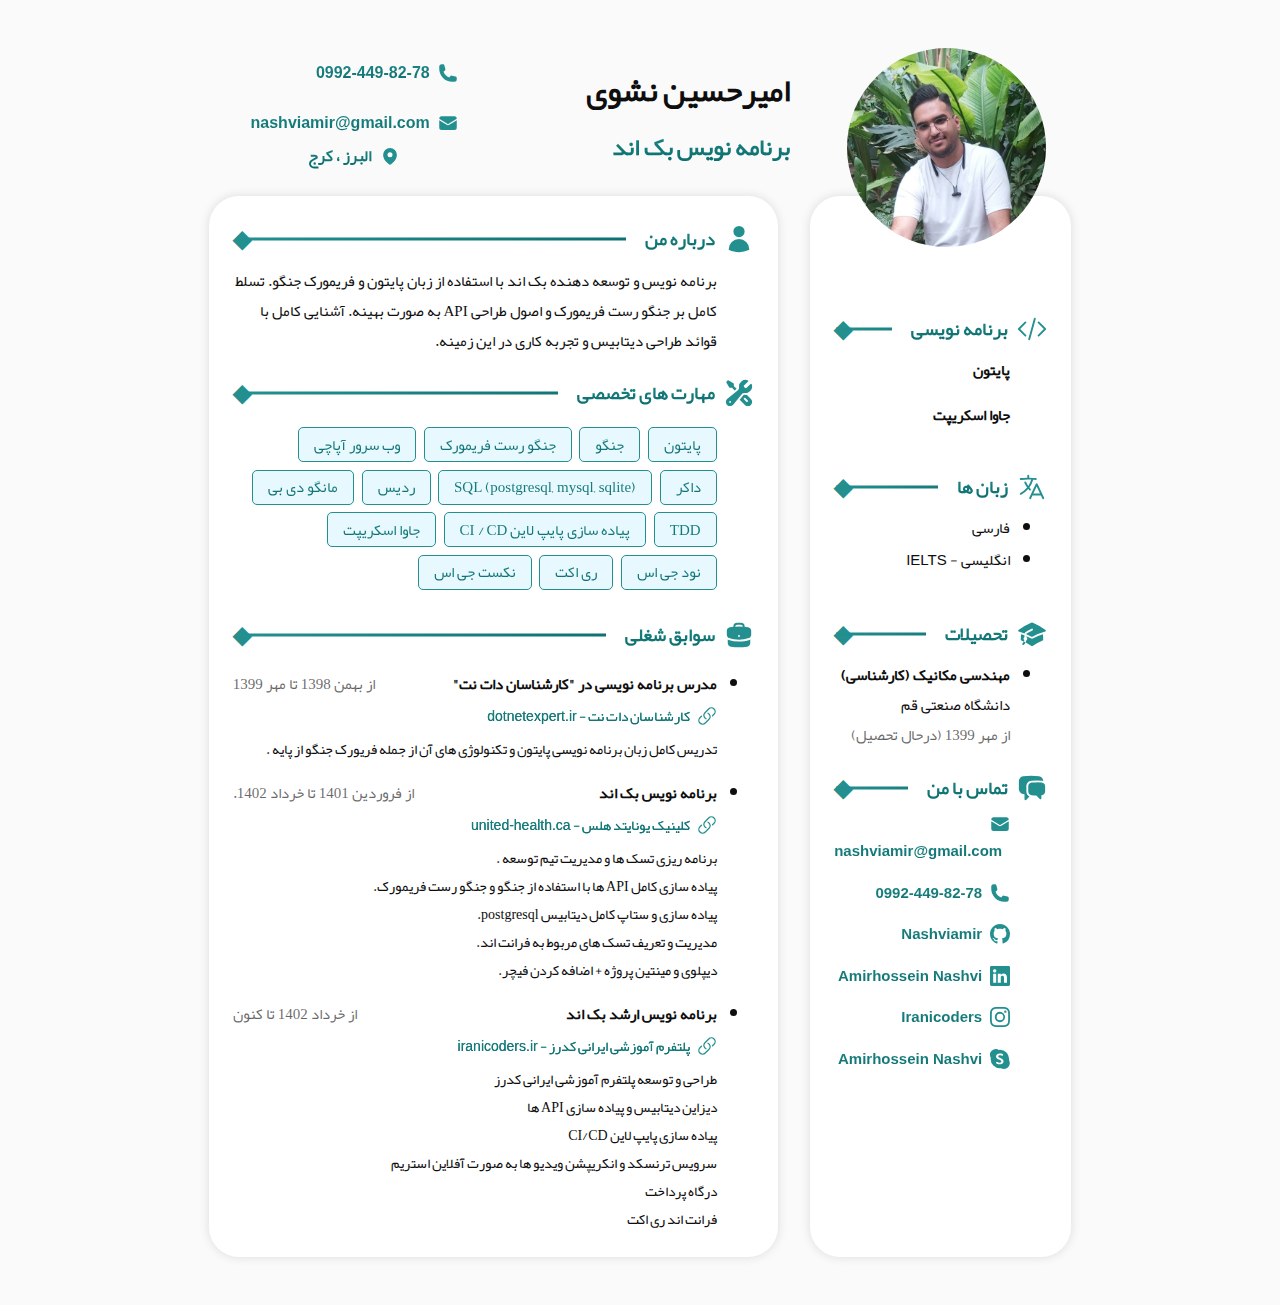
==== commit 05eb3827: "changes" ====
--- a/index.html
+++ b/index.html
@@ -82,13 +82,10 @@
                         </h3>
                         <div class="section-body mt-1">
                             <h4>پایتون</h4>
-                            <div class="range mt-2">
-                                 <div class="indicator" style="width:100%"></div>
-                            </div>
+                            
                             <h4 class="mt-2">جاوا اسکریپت</h4>
-                            <div class="range mt-2">
-                                 <div class="indicator" style="width:100%"></div>
-                            </div>
+            
+                            
                         </div>
                         <h3 class="title mt-4">
                             <div class="bg-trans-text color-primary d-flex items-center">
@@ -214,11 +211,7 @@
                         </h3>
                         <div class="section-body">
                             <p class="mt-1">
-                                برنامه نویس پایتون و توسعه دهنده بک اند.3 سال تجربه در استفاده از فریمورک ها و کتابخانه های زبان پایتون. آشنایی و تسلط کامل بر فریمورک Django و DRF همچنین آشنایی و تسلط نسبی بر تکنولوژی های فرانت اند مثل ری اکت و ویو.
-                                <br>
-                                
-                                
-                                علاقه مند به چلنج های منجر به یادگیری !
+                                برنامه نویس و توسعه دهنده بک اند با استفاده از زبان پایتون و فریمورک جنگو. تسلط کامل بر جنگو رست فریمورک و اصول طراحی API به صورت بهینه. آشنایی کامل با قوائد طراحی دیتابیس و تجربه کاری در این زمینه.
                             </p>
                         </div>
 
@@ -254,7 +247,7 @@
                                 </span>
                                 <span class="badge">
                                     <span class="text-gradient">
-                                        گیت
+                                        وب سرور آپاچی
                                     </span>
                                 </span>
                                 <span class="badge">
@@ -264,12 +257,7 @@
                                 </span>
                                 <span class="badge">
                                     <span class="text-gradient">
-                                        لینوکس
-                                    </span>
-                                </span>
-                                <span class="badge">
-                                    <span class="text-gradient">
-                                        SQL
+                                        SQL (postgresql, mysql, sqlite)
                                     </span>
                                 </span>
                                 <span class="badge">
@@ -289,49 +277,31 @@
                                 </span>
                                 <span class="badge">
                                     <span class="text-gradient">
-                                        ساختار داده
-                                    </span>
-                                </span>
+                                        پیاده سازی پایپ لاین CI / CD 
+                                    </span>
+                                </span>
+                                <span class="badge">
+                                    <span class="text-gradient">
+                                        جاوا اسکریپت
+                                    </span>
+                                </span>
+                                <span class="badge">
+                                    <span class="text-gradient">
+                                        نود جی اس
+                                    </span>
+                                </span>
+                                <span class="badge">
+                                    <span class="text-gradient">
+                                        ری اکت
+                                    </span>
+                                </span>
+                                <span class="badge">
+                                    <span class="text-gradient">
+                                         نکست جی اس
+                                    </span>
+                                </span>
+
                                 
-                            </div>
-                        </div>
-                        
-                        <h3 class="title mt-2">
-                            <div class="bg-trans-text color-primary d-flex items-center">
-                                <svg xmlns="http://www.w3.org/2000/svg" viewBox="0 0 24 24" fill="currentColor" width="30px">
-                                    <path d="M11.25 5.337c0-.355-.186-.676-.401-.959a1.647 1.647 0 01-.349-1.003c0-1.036 1.007-1.875 2.25-1.875S15 2.34 15 3.375c0 .369-.128.713-.349 1.003-.215.283-.401.604-.401.959 0 .332.278.598.61.578 1.91-.114 3.79-.342 5.632-.676a.75.75 0 01.878.645 49.17 49.17 0 01.376 5.452.657.657 0 01-.66.664c-.354 0-.675-.186-.958-.401a1.647 1.647 0 00-1.003-.349c-1.035 0-1.875 1.007-1.875 2.25s.84 2.25 1.875 2.25c.369 0 .713-.128 1.003-.349.283-.215.604-.401.959-.401.31 0 .557.262.534.571a48.774 48.774 0 01-.595 4.845.75.75 0 01-.61.61c-1.82.317-3.673.533-5.555.642a.58.58 0 01-.611-.581c0-.355.186-.676.401-.959.221-.29.349-.634.349-1.003 0-1.035-1.007-1.875-2.25-1.875s-2.25.84-2.25 1.875c0 .369.128.713.349 1.003.215.283.401.604.401.959a.641.641 0 01-.658.643 49.118 49.118 0 01-4.708-.36.75.75 0 01-.645-.878c.293-1.614.504-3.257.629-4.924A.53.53 0 005.337 15c-.355 0-.676.186-.959.401-.29.221-.634.349-1.003.349-1.036 0-1.875-1.007-1.875-2.25s.84-2.25 1.875-2.25c.369 0 .713.128 1.003.349.283.215.604.401.959.401a.656.656 0 00.659-.663 47.703 47.703 0 00-.31-4.82.75.75 0 01.83-.832c1.343.155 2.703.254 4.077.294a.64.64 0 00.657-.642z" />
-                                </svg>
-                                  
-
-                                  
-                                <span class="ms-1 text-gradient">
-                                    مهارت های امتیازی
-                                </span>
-                            </div>
-                        </h3>
-                        <div class="section-body">
-                            <div class="d-flex mt-2">
-                                <span class="badge">
-                                    <span class="text-gradient">
-                                        جاوا اسکریپت
-                                    </span>
-                                </span>
-                                <span class="badge">
-                                    <span class="text-gradient">
-                                        نود جی اس
-                                    </span>
-                                </span>
-                                <span class="badge">
-                                    <span class="text-gradient">
-                                        ری اکت
-                                    </span>
-                                </span>
-                                <span class="badge">
-                                    <span class="text-gradient">
-                                        نکست
-                                    </span>
-                                </span>
-                            
                             </div>
                         </div>
 
@@ -374,25 +344,8 @@
                                 </li>
                                 <li class="mt-2">
                                     <div class="d-flex content-space-between">
-                                        <h4>برنامه نویس وب (فریلنسر)</h4>
-                                        <p class="text-muted">از مهر 1399 تا اسفند 1400</p>
-                                    </div>
-                                    
-                                    <div class="font-small">
-                                        <p>
-                                            تکمیل و مدیریت پروژه های مختلف فول استک مثل فروشگاه های آنلاین و وبسایت های شخصی.
-                                            <br>
-                                            کار بر روی پروژه های اوپن سورس پایتون و توسعه پکیج های 3d party.
-                                            <br>
-                                            آموزش و مشاوره در مورد برنامه نویسی و توسعه وب در قالب پیج اینستاگرام و همچنین به صورت خصوصی .
-                                        </p>
-                                        
-                                    </div>
-                                </li>
-                                <li class="mt-2">
-                                    <div class="d-flex content-space-between">
-                                        <h4>برنامه نویس ارشد بک اند</h4>
-                                        <p class="text-muted">از فروردین 1401 تاکنون.</p>
+                                        <h4>برنامه نویس بک اند</h4>
+                                        <p class="text-muted">از فروردین 1401 تا خرداد 1402.</p>
                                     </div>
                                     
                                     <div class="font-small">
@@ -420,6 +373,41 @@
                                         
                                     </div>
                                 </li>
+                                <li class="mt-2">
+                                    <div class="d-flex content-space-between">
+                                        <h4>برنامه نویس ارشد بک اند</h4>
+                                        <p class="text-muted">از خرداد 1402 تا کنون</p>
+                                       
+                                    </div>
+                                    
+                                    <div class="font-small">
+                                        <div class="d-inline">
+                                            <a href="https://iranicoders.ir" target="_blank" class="color-primary d-flex items-center">
+                                                <svg xmlns="http://www.w3.org/2000/svg" viewBox="0 0 24 24" fill="currentColor" width="20px">
+                                                    <path fill-rule="evenodd" d="M19.902 4.098a3.75 3.75 0 00-5.304 0l-4.5 4.5a3.75 3.75 0 001.035 6.037.75.75 0 01-.646 1.353 5.25 5.25 0 01-1.449-8.45l4.5-4.5a5.25 5.25 0 117.424 7.424l-1.757 1.757a.75.75 0 11-1.06-1.06l1.757-1.757a3.75 3.75 0 000-5.304zm-7.389 4.267a.75.75 0 011-.353 5.25 5.25 0 011.449 8.45l-4.5 4.5a5.25 5.25 0 11-7.424-7.424l1.757-1.757a.75.75 0 111.06 1.06l-1.757 1.757a3.75 3.75 0 105.304 5.304l4.5-4.5a3.75 3.75 0 00-1.035-6.037.75.75 0 01-.354-1z" clip-rule="evenodd" />
+                                                </svg>
+                                                <span class="text-gradient ms-1">
+                                                    پلتفرم آموزشی ایرانی کدرز - <span class="font-en">iranicoders.ir</span>
+                                                </span>
+                                            </a>
+                                        </div>
+                                        <p>
+                                            طراحی و توسعه پلتفرم آموزشی ایرانی کدرز
+                                            <br>
+                                            دیزاین دیتابیس و پیاده سازی API ها
+                                            <br>
+                                            پیاده سازی پایپ لاین CI/CD
+                                            <br>
+                                            سرویس ترنسکد و انکریپشن ویدیو ها به صورت آفلاین استریم
+                                            <br>
+                                            درگاه پرداخت
+                                            <br>
+                                            فرانت اند ری اکت     
+                                        </p>
+                                        
+                                    </div>
+                                </li>
+                                
                          
                             </ul>
                         </div>
@@ -430,161 +418,7 @@
             </div>
             
         </div>
-        <div>
-            <div class="card mt-4">
-                <h3 class="title mt-2">
-                    <div class="bg-trans-text color-primary d-flex items-center">
-                        <svg xmlns="http://www.w3.org/2000/svg" viewBox="0 0 24 24" fill="currentColor" width="30px">
-                            <path fill-rule="evenodd" d="M7.502 6h7.128A3.375 3.375 0 0118 9.375v9.375a3 3 0 003-3V6.108c0-1.505-1.125-2.811-2.664-2.94a48.972 48.972 0 00-.673-.05A3 3 0 0015 1.5h-1.5a3 3 0 00-2.663 1.618c-.225.015-.45.032-.673.05C8.662 3.295 7.554 4.542 7.502 6zM13.5 3A1.5 1.5 0 0012 4.5h4.5A1.5 1.5 0 0015 3h-1.5z" clip-rule="evenodd" />
-                            <path fill-rule="evenodd" d="M3 9.375C3 8.339 3.84 7.5 4.875 7.5h9.75c1.036 0 1.875.84 1.875 1.875v11.25c0 1.035-.84 1.875-1.875 1.875h-9.75A1.875 1.875 0 013 20.625V9.375zM6 12a.75.75 0 01.75-.75h.008a.75.75 0 01.75.75v.008a.75.75 0 01-.75.75H6.75a.75.75 0 01-.75-.75V12zm2.25 0a.75.75 0 01.75-.75h3.75a.75.75 0 010 1.5H9a.75.75 0 01-.75-.75zM6 15a.75.75 0 01.75-.75h.008a.75.75 0 01.75.75v.008a.75.75 0 01-.75.75H6.75a.75.75 0 01-.75-.75V15zm2.25 0a.75.75 0 01.75-.75h3.75a.75.75 0 010 1.5H9a.75.75 0 01-.75-.75zM6 18a.75.75 0 01.75-.75h.008a.75.75 0 01.75.75v.008a.75.75 0 01-.75.75H6.75a.75.75 0 01-.75-.75V18zm2.25 0a.75.75 0 01.75-.75h3.75a.75.75 0 010 1.5H9a.75.75 0 01-.75-.75z" clip-rule="evenodd" />
-                          </svg>
-                          
-                          
-                        <span class="ms-1 text-gradient">
-                            پروژه ها
-                        </span>
-                    </div>
-                </h3>
-                <div class="section-body">
-                    <ul class="d-grid">
-                        
-                        
-                        <li class="mt-2">
-                            <div class="d-flex content-space-between">
-                                <h4>پلتفرم آموزشی ایرانی کدرز</h4>
-                            </div>
-                            
-                            <div class="font-small">
-                                <div class="d-inline">
-                                    <a href="https://iranicoders.ir" target="_blank" class="color-primary d-flex items-center">
-                                        <svg xmlns="http://www.w3.org/2000/svg" viewBox="0 0 24 24" fill="currentColor" width="20px">
-                                            <path fill-rule="evenodd" d="M19.902 4.098a3.75 3.75 0 00-5.304 0l-4.5 4.5a3.75 3.75 0 001.035 6.037.75.75 0 01-.646 1.353 5.25 5.25 0 01-1.449-8.45l4.5-4.5a5.25 5.25 0 117.424 7.424l-1.757 1.757a.75.75 0 11-1.06-1.06l1.757-1.757a3.75 3.75 0 000-5.304zm-7.389 4.267a.75.75 0 011-.353 5.25 5.25 0 011.449 8.45l-4.5 4.5a5.25 5.25 0 11-7.424-7.424l1.757-1.757a.75.75 0 111.06 1.06l-1.757 1.757a3.75 3.75 0 105.304 5.304l4.5-4.5a3.75 3.75 0 00-1.035-6.037.75.75 0 01-.354-1z" clip-rule="evenodd" />
-                                        </svg>
-                                        <span class="text-gradient ms-1">
-                                            ایرانی کدرز - <span class="font-en">iranicoders.ir</span>
-                                        </span>
-                                    </a>
-                                </div>
-                                <p>
-                                  طراحی و توسعه تمامی امکانات پلتفرم آموزشی ایرانی کدرز.
-                                </p>
-                                <p>
-                                    فرانت اند ری اکت و بک اند جنگو
-                                </p>
-                                <p>
-                                    پیاده سازی API با استفاده از جنگو رست فریمورک
-                                </p>
-                                <p>
-                                    اتصال به درگاه پرداخت زرین پال
-                                </p>
-                                <p>
-                                    پیاده سازی پایپ لاین آپلود و ترنسکد ویدیو ها به صورت استریم
-                                </p>
-                            </div>
-                        </li>
-                        <li class="mt-2">
-                            <div class="d-flex content-space-between">
-                                <h4>وبسایت رسمی کلینیک United Health</h4>
-                            </div>
-                            
-                            <div class="font-small">
-                                <div class="d-inline">
-                                    <a href="https://united-health.ca" target="_blank" class="color-primary d-flex items-center">
-                                        <svg xmlns="http://www.w3.org/2000/svg" viewBox="0 0 24 24" fill="currentColor" width="20px">
-                                            <path fill-rule="evenodd" d="M19.902 4.098a3.75 3.75 0 00-5.304 0l-4.5 4.5a3.75 3.75 0 001.035 6.037.75.75 0 01-.646 1.353 5.25 5.25 0 01-1.449-8.45l4.5-4.5a5.25 5.25 0 117.424 7.424l-1.757 1.757a.75.75 0 11-1.06-1.06l1.757-1.757a3.75 3.75 0 000-5.304zm-7.389 4.267a.75.75 0 011-.353 5.25 5.25 0 011.449 8.45l-4.5 4.5a5.25 5.25 0 11-7.424-7.424l1.757-1.757a.75.75 0 111.06 1.06l-1.757 1.757a3.75 3.75 0 105.304 5.304l4.5-4.5a3.75 3.75 0 00-1.035-6.037.75.75 0 01-.354-1z" clip-rule="evenodd" />
-                                        </svg>
-                                        <span class="text-gradient ms-1">
-                                            کلینیک کانادایی یونایتد هلس - <span class="font-en">united-health.ca</span>
-                                        </span>
-                                    </a>
-                                </div>
-                                <p>
-                                    تمامی امکانات وبسایت رسمی کلینیک درمانی و زیبایی یونایتد هلس .
-                                </p>
-                                
-                            </div>
-                        </li>
-                        <li class="mt-2">
-                            <div class="d-flex content-space-between">
-                                <h4>وبسایت دانلود فیلم و سریال mova movies</h4>
-                            </div>
-                            
-                            <div class="font-small">
-                                <div class="d-inline">
-                                    <a href="https://movamovies.org" target="_blank" class="color-primary d-flex items-center">
-                                        <svg xmlns="http://www.w3.org/2000/svg" viewBox="0 0 24 24" fill="currentColor" width="20px">
-                                            <path fill-rule="evenodd" d="M19.902 4.098a3.75 3.75 0 00-5.304 0l-4.5 4.5a3.75 3.75 0 001.035 6.037.75.75 0 01-.646 1.353 5.25 5.25 0 01-1.449-8.45l4.5-4.5a5.25 5.25 0 117.424 7.424l-1.757 1.757a.75.75 0 11-1.06-1.06l1.757-1.757a3.75 3.75 0 000-5.304zm-7.389 4.267a.75.75 0 011-.353 5.25 5.25 0 011.449 8.45l-4.5 4.5a5.25 5.25 0 11-7.424-7.424l1.757-1.757a.75.75 0 111.06 1.06l-1.757 1.757a3.75 3.75 0 105.304 5.304l4.5-4.5a3.75 3.75 0 00-1.035-6.037.75.75 0 01-.354-1z" clip-rule="evenodd" />
-                                        </svg>
-                                        <span class="text-gradient ms-1">
-                                            موا موویز - <span class="font-en">movamovies.org</span>
-                                        </span>
-                                    </a>
-                                </div>
-                                <p>
-                                  طراحی و توسعه کامل وبسایت مواموویز
-                                </p>
-                                <p>
-                                    فریمورک جنگو
-                                </p>
-                                
-                            </div>
-                        </li>
-                        <li class="mt-2">
-                            <div class="d-flex content-space-between">
-                                <h4>وبسایت فروشگاهی چاقو زنجان</h4>
-                            </div>
-                            
-                            <div class="font-small">
-                                <div class="d-inline">
-                                    <a href="https://chaghozanjan.com" target="_blank" class="color-primary d-flex items-center">
-                                        <svg xmlns="http://www.w3.org/2000/svg" viewBox="0 0 24 24" fill="currentColor" width="20px">
-                                            <path fill-rule="evenodd" d="M19.902 4.098a3.75 3.75 0 00-5.304 0l-4.5 4.5a3.75 3.75 0 001.035 6.037.75.75 0 01-.646 1.353 5.25 5.25 0 01-1.449-8.45l4.5-4.5a5.25 5.25 0 117.424 7.424l-1.757 1.757a.75.75 0 11-1.06-1.06l1.757-1.757a3.75 3.75 0 000-5.304zm-7.389 4.267a.75.75 0 011-.353 5.25 5.25 0 011.449 8.45l-4.5 4.5a5.25 5.25 0 11-7.424-7.424l1.757-1.757a.75.75 0 111.06 1.06l-1.757 1.757a3.75 3.75 0 105.304 5.304l4.5-4.5a3.75 3.75 0 00-1.035-6.037.75.75 0 01-.354-1z" clip-rule="evenodd" />
-                                        </svg>
-                                        <span class="text-gradient ms-1">
-                                            چاقو زنجان - <span class="font-en">chaghozanjan.com</span>
-                                        </span>
-                                    </a>
-                                </div>
-                                <p>
-                                    فریمورک جنگو
-                                </p>
-                                <p>
-                                    استفاده از ردیس برای کش محاسبات طولانی
-                                </p>
-                                <p>
-                                    استفاده از djangoQ برای ران کردن تسک های بک گراند
-                                </p>
-                                
-                            </div>
-                        </li>
-                        <li class="mt-2">
-                            <div class="d-flex content-space-between">
-                                <h4>پکیج اوپن سورس py-persian-sms</h4>
-                                
-                            </div>
-                            
-                            <div class="font-small">
-                                <div class="d-inline">
-                                    <a href="https://pypi.org/project/py-persian-sms/" target="_blank" class="color-primary d-flex items-center">
-                                        <svg xmlns="http://www.w3.org/2000/svg" viewBox="0 0 24 24" fill="currentColor" width="20px">
-                                            <path fill-rule="evenodd" d="M19.902 4.098a3.75 3.75 0 00-5.304 0l-4.5 4.5a3.75 3.75 0 001.035 6.037.75.75 0 01-.646 1.353 5.25 5.25 0 01-1.449-8.45l4.5-4.5a5.25 5.25 0 117.424 7.424l-1.757 1.757a.75.75 0 11-1.06-1.06l1.757-1.757a3.75 3.75 0 000-5.304zm-7.389 4.267a.75.75 0 011-.353 5.25 5.25 0 011.449 8.45l-4.5 4.5a5.25 5.25 0 11-7.424-7.424l1.757-1.757a.75.75 0 111.06 1.06l-1.757 1.757a3.75 3.75 0 105.304 5.304l4.5-4.5a3.75 3.75 0 00-1.035-6.037.75.75 0 01-.354-1z" clip-rule="evenodd" />
-                                        </svg>
-                                        <span class="text-gradient ms-1">
-                                            پای پرشین اس ام اس - <span class="font-en">https://pypi.org/project/py-persian-sms</span>
-                                        </span>
-                                    </a>
-                                </div>
-                                <p>
-                                    پکیج پایتون نوشته شده برای کار با ای پی آی sms.ir .
-                                </p>
-                                
-                            </div>
-                        </li>
-                 
-                    </ul>
-                </div>
-            </div>
-        </div>
+        
     </main>
     <script type="text/javascript" src="index.js"></script>
 </body>
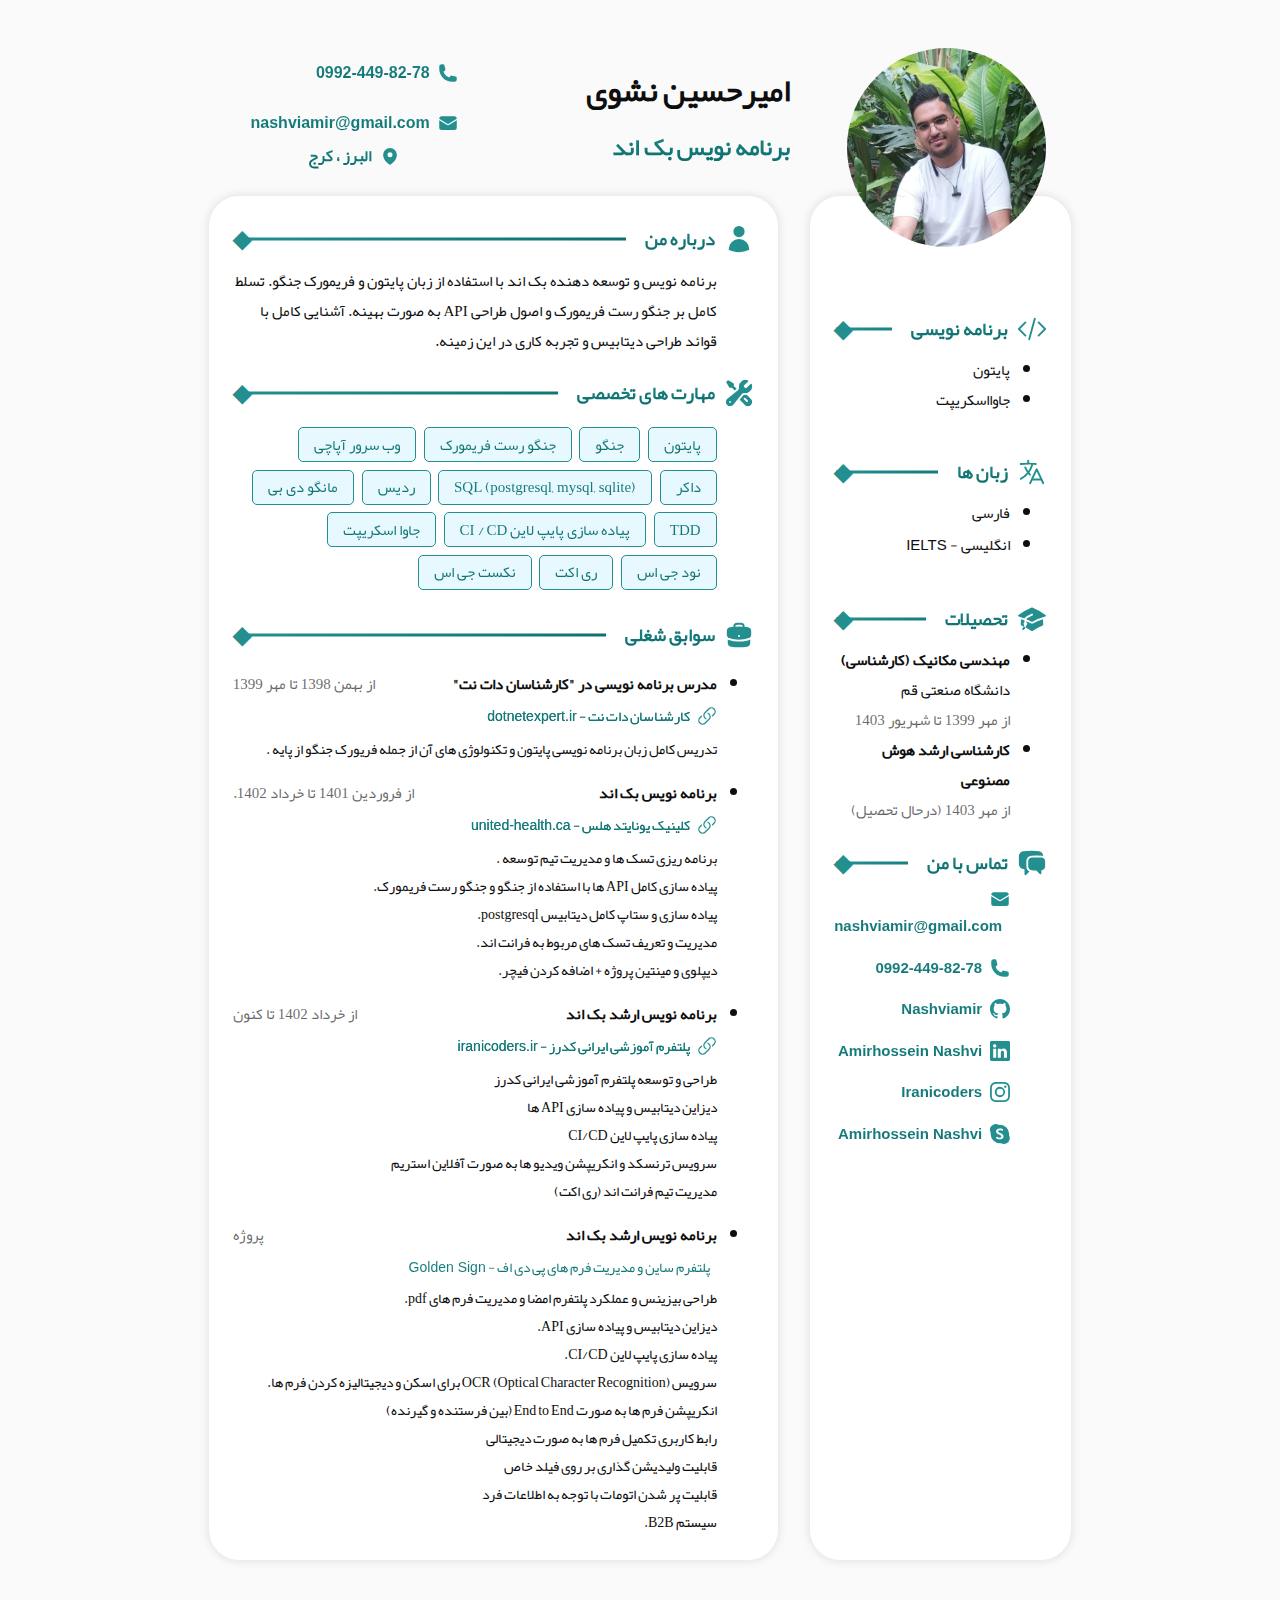
==== commit 2a2ff925: "schema updated" ====
--- a/index.html
+++ b/index.html
@@ -81,9 +81,10 @@
                             </div>
                         </h3>
                         <div class="section-body mt-1">
-                            <h4>پایتون</h4>
-                            
-                            <h4 class="mt-2">جاوا اسکریپت</h4>
+                            <ul>
+                                <li>پایتون</li>
+                                <li>جاوااسکریپت</li>
+                            </ul>
             
                             
                         </div>
@@ -127,7 +128,14 @@
                                 <li>
                                     <h4>مهندسی مکانیک (کارشناسی)</h4>
                                     <p>دانشگاه صنعتی قم</p>
-                                    <p class="text-muted">از مهر 1399 (درحال تحصیل)</p>
+                                    <p class="text-muted">از مهر 1399 تا شهریور 1403</p>
+                                </li>
+                            </ul>
+                            <ul>
+                                <li>
+                                    <h4>کارشناسی ارشد هوش مصنوعی</h4>
+                                    
+                                    <p class="text-muted">از مهر 1403 (درحال تحصیل)</p>
                                 </li>
                             </ul>
                         </div>
@@ -400,15 +408,49 @@
                                             <br>
                                             سرویس ترنسکد و انکریپشن ویدیو ها به صورت آفلاین استریم
                                             <br>
-                                            درگاه پرداخت
-                                            <br>
-                                            فرانت اند ری اکت     
+                                            مدیریت تیم فرانت اند (ری اکت)     
                                         </p>
                                         
                                     </div>
                                 </li>
-                                
-                         
+                                <li class="mt-2">
+                                    <div class="d-flex content-space-between">
+                                        <h4>برنامه نویس ارشد بک اند</h4>
+                                        <p class="text-muted">پروژه</p>
+                                       
+                                    </div>
+                                    
+                                    <div class="font-small">
+                                        <div class="d-inline">
+                                            <span target="_blank" class="color-primary d-flex items-center">
+                                                
+                                                <span class="text-gradient ms-1">
+                                                    پلتفرم ساین و مدیریت فرم های پی دی اف - <span class="font-en">Golden Sign</span>
+                                                </span>
+                                            </span>
+                                        </div>
+                                        <p>
+                                            طراحی بیزینس و عملکرد پلتفرم امضا و مدیریت فرم های pdf.
+                                            <br>
+                                            دیزاین دیتابیس و پیاده سازی API.
+                                            <br>
+                                            پیاده سازی پایپ لاین CI/CD.
+                                            <br>
+                                            سرویس OCR (Optical Character Recognition)  برای اسکن و دیجیتالیزه کردن فرم ها.
+                                            <br>
+                                            انکریپشن فرم ها به صورت End to End (بین فرستنده و گیرنده)    
+                                            <br>
+                                            رابط کاربری تکمیل فرم ها به صورت دیجیتالی
+                                            <br>
+                                            قابلیت ولیدیشن گذاری بر روی فیلد خاص
+                                            <br>
+                                            قابلیت پر شدن اتومات با توجه به اطلاعات فرد
+                                            <br>
+                                            سیستم B2B.
+                                        </p>
+                                        
+                                    </div>
+                                </li>
                             </ul>
                         </div>
                         
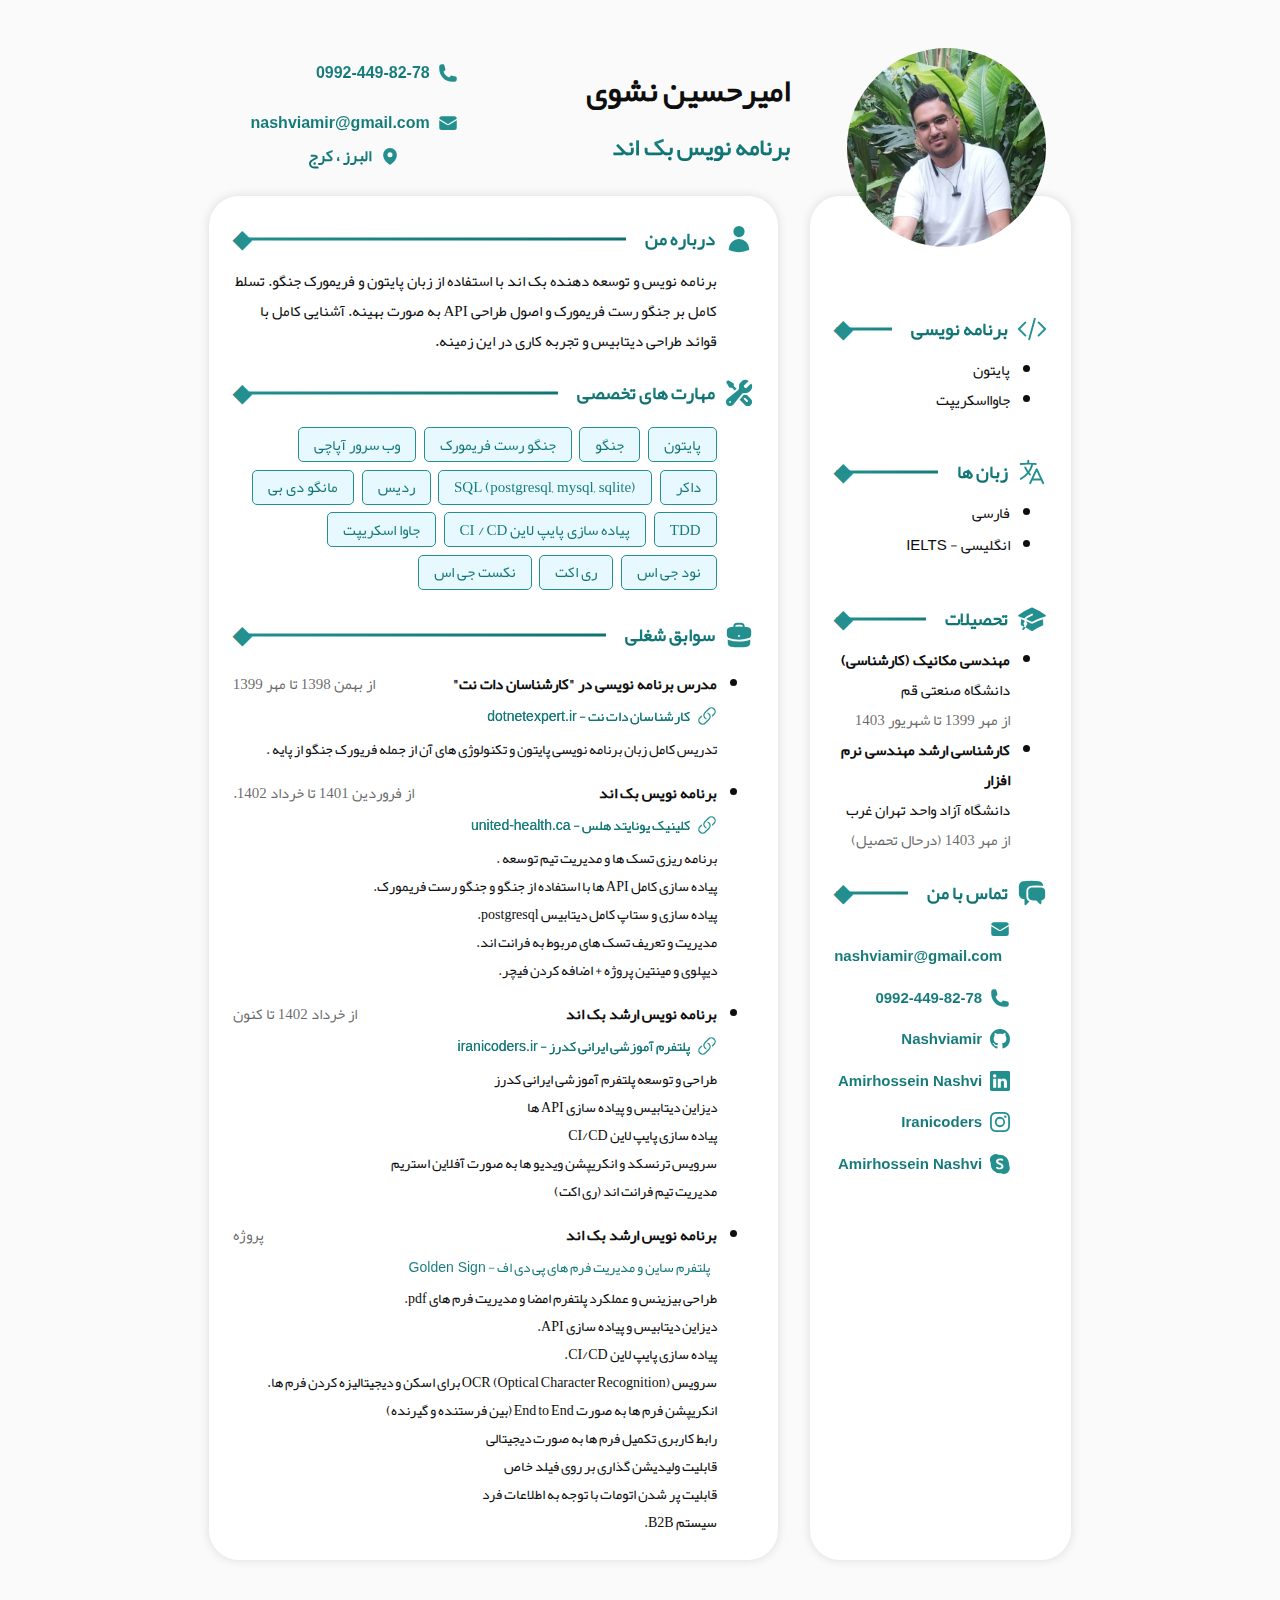
==== commit 56b40aba: "updates" ====
--- a/index.html
+++ b/index.html
@@ -133,8 +133,8 @@
                             </ul>
                             <ul>
                                 <li>
-                                    <h4>کارشناسی ارشد هوش مصنوعی</h4>
-                                    
+                                    <h4>کارشناسی ارشد مهندسی نرم افزار</h4>
+                                    <p>دانشگاه آزاد واحد تهران غرب</p>
                                     <p class="text-muted">از مهر 1403 (درحال تحصیل)</p>
                                 </li>
                             </ul>
